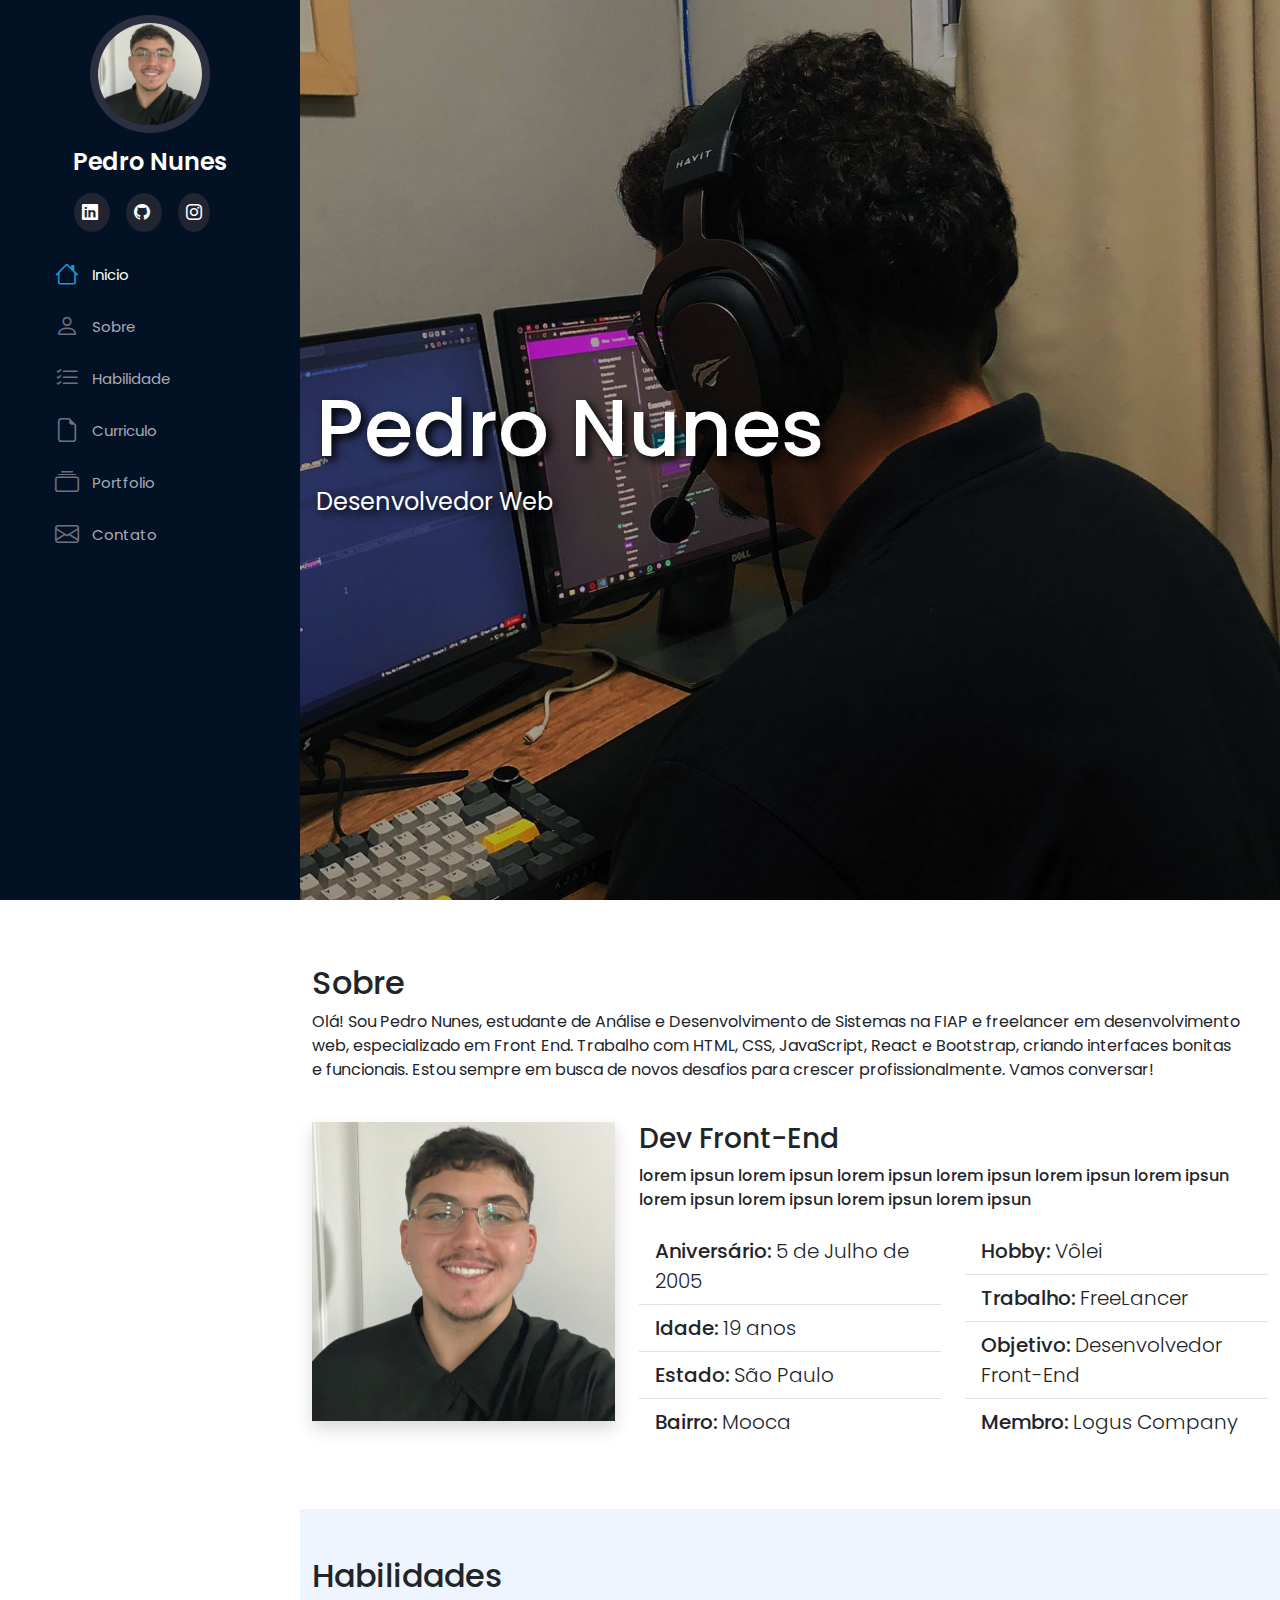
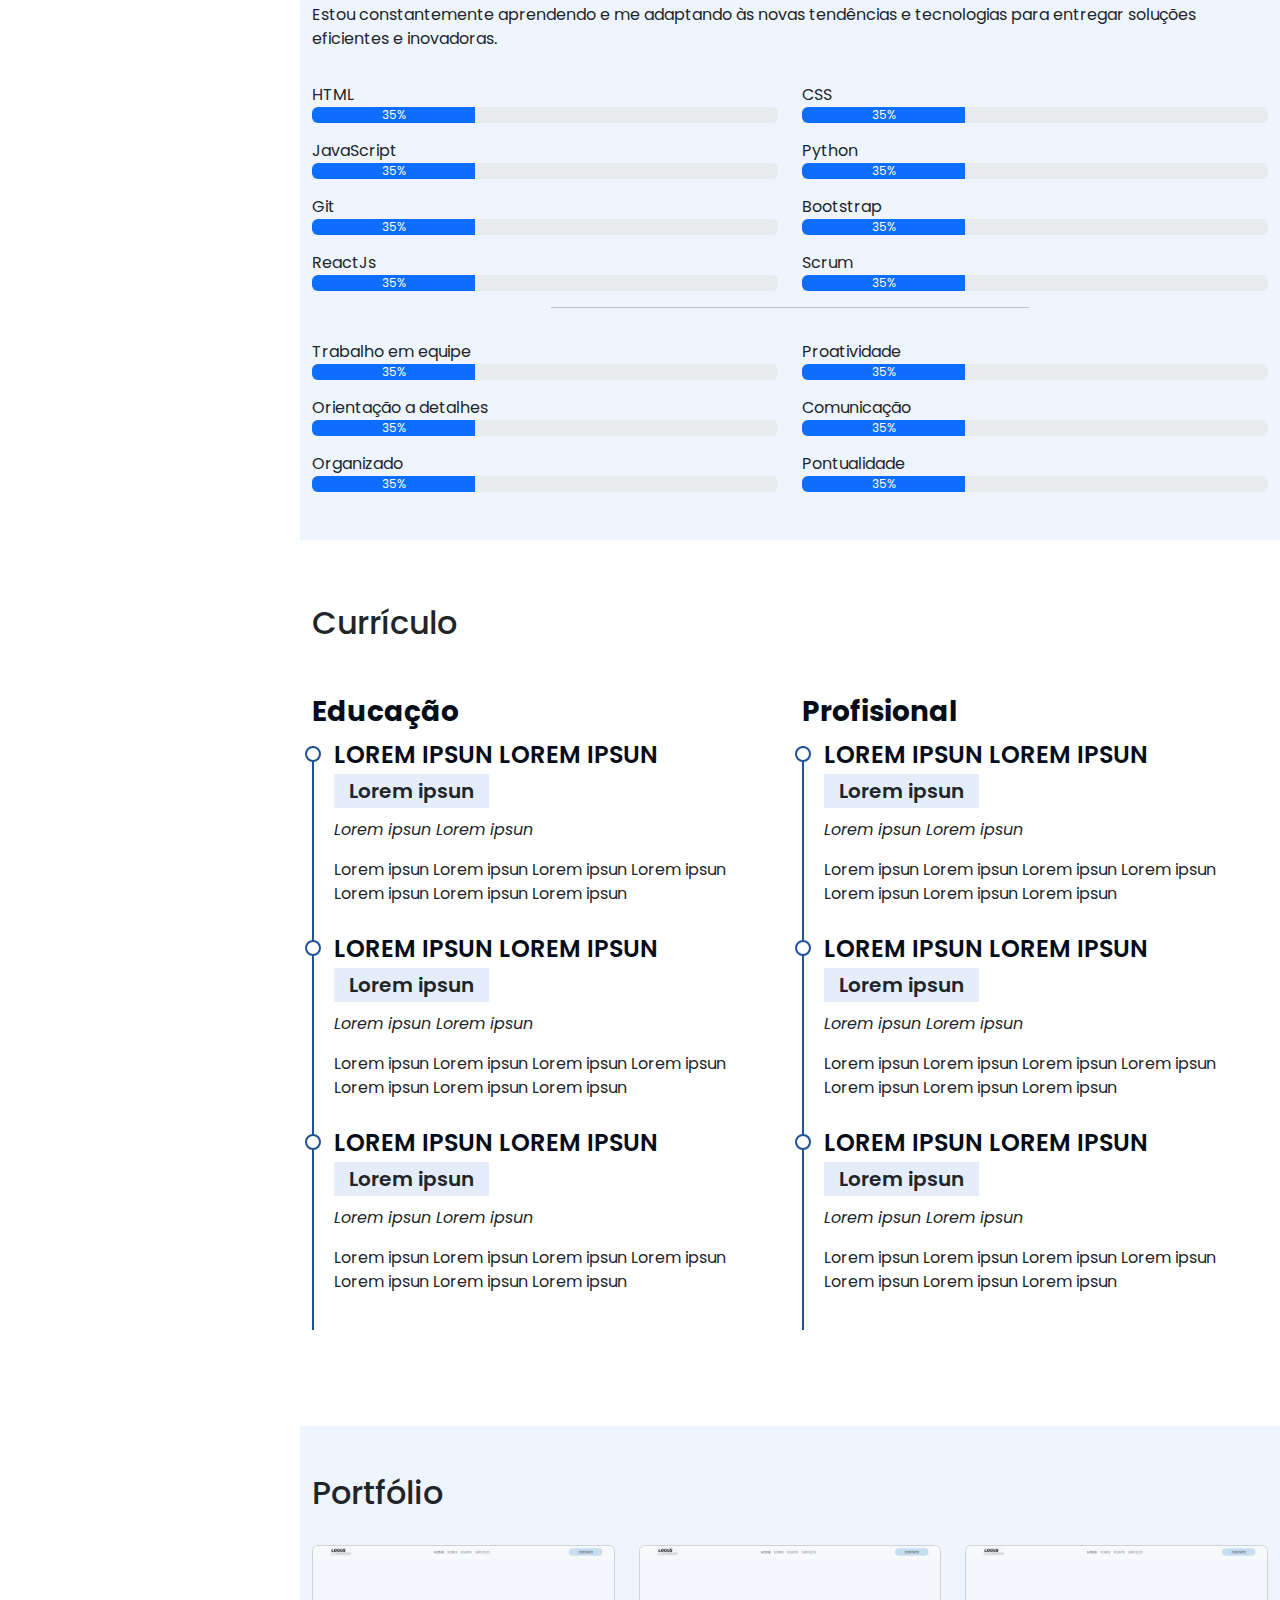
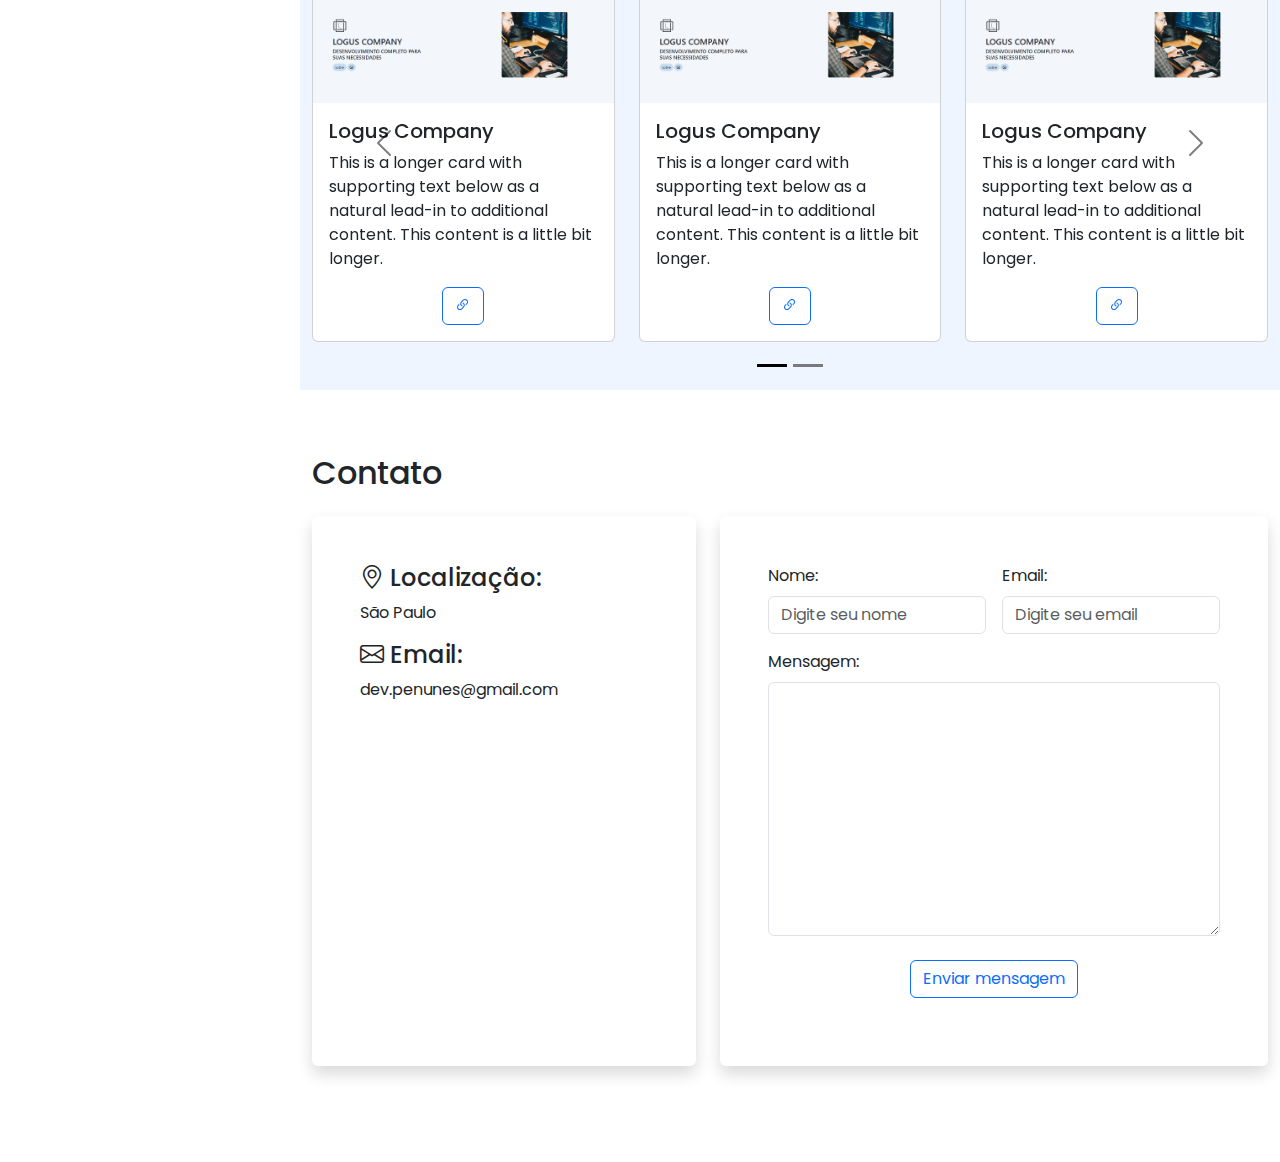
==== templates/index.html @ 0133f6e1 "contato" ====
<!DOCTYPE html>
<html lang="pt-br">
  <head>
    <meta charset="UTF-8" />
    <meta name="viewport" content="width=device-width, initial-scale=1.0" />
    <link rel="stylesheet" href="../static/bootstrap/css/bootstrap.css" />
    <link rel="stylesheet" href="../static/style.css" />
    <link rel="icon" type="image/png" href="../static/img/pixel-logo-portfolio.png" />
    <link
rel="stylesheet"
      href="https://cdn.jsdelivr.net/npm/bootstrap-icons@1.11.3/font/bootstrap-icons.min.css"/>
    <title>Dev Nunes</title>
  </head>

  <body>

    <i class="bi bi-list menu-mobile"></i>

    <aside id="header">
      <section class="profile">
        <img src="../static/img/foto-formal2.jpg" alt="Foto do Pedro" />

        <h1>Pedro Nunes</h1>

        <div class="social-links mt-4 text-center">
          <a target="_blank" href="https://www.linkedin.com/in/devpenunes/">
            <i class="bi bi-linkedin"></i>
          </a>

          <a target="_blank" href="https://github.com/devnunes7">
            <i class="bi bi-github"></i>
          </a>

          <a target="_blank" href="https://www.instagram.com/pedro.nunix/">
            <i class="bi bi-instagram"></i>
          </a>
        </div>
      </section>

      <nav id="navbar" class="nav-menu">
        <ul class="nav flex-column">
          <li class="nav-item">
            <a class="nav-link active" aria-current="page" href="#inicio">
              <i class="bi bi-house"></i> Inicio</a
            >
          </li>
          <li class="nav-item">
            <a class="nav-link" href="#sobre"> <i class="bi bi-person"></i> Sobre</a>
          </li>
          <li class="nav-item">
            <a class="nav-link" href="#habilidades">
              <i class="bi bi-list-check"></i> Habilidade</a
            >
          </li>
          <li class="nav-item">
            <a class="nav-link" href="#curriculo">
              <i class="bi bi-file-earmark"></i> Curriculo</a
            >
          </li>
          <li class="nav-item">
            <a class="nav-link" href="#portfolio">
              <i class="bi bi-collection"></i> Portfolio</a
            >
          </li>
          <li class="nav-item">
            <a class="nav-link" href="#contato">
              <i class="bi bi-envelope"></i> Contato</a
            >
          </li>
        </ul>
      </nav>
    </aside>

    <main id="main">
      <section id="inicio" class="row m-0 p-0">
        <div
          class="cow-md-5 d-flex justify-content-center flex-column p-3">
          <h2 class="text-white text-shadow">Pedro Nunes</h2>
          <span id="subtitle" class="text-white text-shadow">Desenvolvedor Web</span>
        </div>

        
        </div>
      </section>

<section class="container mt-5" id="sobre">

<div class="row w-100">
  <div class="col-md-12">
    <h2 class="pt-3">Sobre</h2>
    <p>Olá! Sou Pedro Nunes, estudante de Análise e Desenvolvimento de Sistemas na FIAP e freelancer em desenvolvimento web, especializado em Front End. Trabalho com HTML, CSS, JavaScript, React e Bootstrap, criando interfaces bonitas e funcionais. Estou sempre em busca de novos desafios para crescer profissionalmente. Vamos conversar!
      </p>
  </div>
</div>

<div class="row mt-4">
  <div class="col-md-4">
    <img class="img-fluid shadow" src="../static/img/foto-formal2.jpg" alt="foto do Pedro">
  </div>

<div class="col-md-8 fw-medium">
  <h3>Dev Front-End</h3>
  <p>lorem ipsun lorem ipsun lorem ipsun lorem ipsun lorem ipsun lorem ipsun lorem ipsun lorem ipsun lorem ipsun lorem ipsun</p>

  <div class="row mt-3 mb-3">
    <div class="col-md-6">
      
      <ul class="list-group list-group-flush fs-5">
        <li class="list-group-item">
          Aniversário: <span class="fw-light">5 de Julho de 2005</span>
        </li>
        <li class="list-group-item">
          Idade: <span class="fw-light">19 anos</span>
        </li>
        <li class="list-group-item">
          Estado: <span class="fw-light">São Paulo</span>
        </li>
        <li class="list-group-item">
          Bairro: <span class="fw-light">Mooca</span>
        </li>
        
      </ul>


    </div>

<div class="col md-6">

  <ul class="list-group list-group-flush fs-5">
    <li class="list-group-item">
      Hobby: <span class="fw-light"> Vôlei</span>
    </li>
    <li class="list-group-item">
      Trabalho: <span class="fw-light"> FreeLancer</span>
    </li>
    <li class="list-group-item">
      Objetivo: <span class="fw-light"> Desenvolvedor Front-End</span>
    </li>
    <li class="list-group-item">
      Membro: <span class="fw-light">Logus Company</span>
    </li>
    
  </ul>


</div>

  </div>
  
  

</div>
</div>
</section>

  <section class="mt-5 section-bg" id="habilidades">

    <div class="container pb-5">
    <h2 class="pt-5">Habilidades</h2>
    <p>Estou constantemente aprendendo e me adaptando às novas tendências e tecnologias para entregar soluções eficientes e inovadoras.
    </p>

<div class="row">
  <div class="col-md-6">
    <p class="mt-3 mb-0">HTML</p>
    <div class="progress" role="progressbar" aria-label="Example with label" aria-valuenow="35" aria-valuemin="0" aria-valuemax="100">
      <div class="progress-bar" style="width: 35%">35%</div>
    </div>
  </div>

  <div class="col-md-6">
    <p class="mt-3 mb-0">CSS</p>
    <div class="progress" role="progressbar" aria-label="Example with label" aria-valuenow="35" aria-valuemin="0" aria-valuemax="100">
      <div class="progress-bar" style="width: 35%">35%</div>
    </div>
  </div>

  <div class="col-md-6">
    <p class="mt-3 mb-0">JavaScript</p>
    <div class="progress" role="progressbar" aria-label="Example with label" aria-valuenow="35" aria-valuemin="0" aria-valuemax="100">
      <div class="progress-bar" style="width: 35%">35%</div>
    </div>
  </div>

  <div class="col-md-6">
    <p class="mt-3 mb-0">Python</p>
    <div class="progress" role="progressbar" aria-label="Example with label" aria-valuenow="35" aria-valuemin="0" aria-valuemax="100">
      <div class="progress-bar" style="width: 35%">35%</div>
    </div>
  </div>

  <div class="col-md-6">
    <p class="mt-3 mb-0">Git</p>
    <div class="progress" role="progressbar" aria-label="Example with label" aria-valuenow="35" aria-valuemin="0" aria-valuemax="100">
      <div class="progress-bar" style="width: 35%">35%</div>
    </div>
  </div>

  <div class="col-md-6">
    <p class="mt-3 mb-0">Bootstrap</p>
    <div class="progress" role="progressbar" aria-label="Example with label" aria-valuenow="35" aria-valuemin="0" aria-valuemax="100">
      <div class="progress-bar" style="width: 35%">35%</div>
    </div>
  </div>

  <div class="col-md-6">
    <p class="mt-3 mb-0">ReactJs</p>
    <div class="progress" role="progressbar" aria-label="Example with label" aria-valuenow="35" aria-valuemin="0" aria-valuemax="100">
      <div class="progress-bar" style="width: 35%">35%</div>
    </div>
  </div>


  <div class="col-md-6">
    <p class="mt-3 mb-0">Scrum</p>
    <div class="progress" role="progressbar" aria-label="Example with label" aria-valuenow="35" aria-valuemin="0" aria-valuemax="100">
      <div class="progress-bar" style="width: 35%">35%</div>
    </div>
  </div>

  <div class="col md-6">


  </div>
</div>

<hr class="w-50 me-auto ms-auto">


<div class="row">

  <div class="col-md-6">
    <p class="mt-3 mb-0">Trabalho em equipe</p>
    <div class="progress" role="progressbar" aria-label="Example with label" aria-valuenow="35" aria-valuemin="0" aria-valuemax="100">
      <div class="progress-bar" style="width: 35%">35%</div>
    </div>
  </div>

  <div class="col-md-6">
    <p class="mt-3 mb-0">Proatividade</p>
    <div class="progress" role="progressbar" aria-label="Example with label" aria-valuenow="35" aria-valuemin="0" aria-valuemax="100">
      <div class="progress-bar" style="width: 35%">35%</div>
    </div>
  </div>

  <div class="col-md-6">
    <p class="mt-3 mb-0">Orientação a detalhes</p>
    <div class="progress" role="progressbar" aria-label="Example with label" aria-valuenow="35" aria-valuemin="0" aria-valuemax="100">
      <div class="progress-bar" style="width: 35%">35%</div>
    </div>
  </div>

  <div class="col-md-6">
    <p class="mt-3 mb-0">Comunicação</p>
    <div class="progress" role="progressbar" aria-label="Example with label" aria-valuenow="35" aria-valuemin="0" aria-valuemax="100">
      <div class="progress-bar" style="width: 35%">35%</div>
    </div>
  </div>
 
  <div class="col-md-6">
    <p class="mt-3 mb-0">Organizado</p>
    <div class="progress" role="progressbar" aria-label="Example with label" aria-valuenow="35" aria-valuemin="0" aria-valuemax="100">
      <div class="progress-bar" style="width: 35%">35%</div>
    </div>
  </div>

  <div class="col-md-6">

    <p class="mt-3 mb-0">Pontualidade</p>
    <div class="progress" role="progressbar" aria-label="Example with label" aria-valuenow="35" aria-valuemin="0" aria-valuemax="100">
      <div class="progress-bar" style="width: 35%">35%</div>
    </div>
  </div>
 

  
 

</div>

</div>


    </div>

  </section>

<section class="mt-5 cv" id="curriculo">
<div class="container pb-5">
  <h2 class="pt-3 pb-4">Currículo</h2>
  <div class="row">
    <div class="col-md-6">
      <h3 class="cv-title">Educação</h3>

      <div class="cv-item">
        <h4> Lorem ipsun Lorem ipsun </h4>
        <h5>Lorem ipsun</h5>
        <p><em>Lorem ipsun Lorem ipsun</em></p>
        <p>Lorem ipsun Lorem ipsun Lorem ipsun Lorem ipsun Lorem ipsun Lorem ipsun Lorem ipsun</p>
      </div>

      <div class="cv-item">

  <h4> Lorem ipsun Lorem ipsun </h4>
  <h5>Lorem ipsun</h5>
  <p><em>Lorem ipsun Lorem ipsun</em></p>
  <p>Lorem ipsun Lorem ipsun Lorem ipsun Lorem ipsun Lorem ipsun Lorem ipsun Lorem ipsun</p>

      </div>
      
      <div class="cv-item">
     
  <h4> Lorem ipsun Lorem ipsun </h4>
  <h5>Lorem ipsun</h5>
  <p><em>Lorem ipsun Lorem ipsun</em></p>
  <p>Lorem ipsun Lorem ipsun Lorem ipsun Lorem ipsun Lorem ipsun Lorem ipsun Lorem ipsun</p>

    </div>

    </div>


    <div class="col-md-6">
<h3 class="cv-title">Profisional</h3>

 <div class="cv-item">
  <h4> Lorem ipsun Lorem ipsun </h4>
  <h5>Lorem ipsun</h5>
  <p><em>Lorem ipsun Lorem ipsun</em></p>
  <p>Lorem ipsun Lorem ipsun Lorem ipsun Lorem ipsun Lorem ipsun Lorem ipsun Lorem ipsun</p>
 </div>

<div class="cv-item">

  <h4> Lorem ipsun Lorem ipsun </h4>
  <h5>Lorem ipsun</h5>
  <p><em>Lorem ipsun Lorem ipsun</em></p>
  <p>Lorem ipsun Lorem ipsun Lorem ipsun Lorem ipsun Lorem ipsun Lorem ipsun Lorem ipsun</p>

</div>

<div class="cv-item">
 
  <h4> Lorem ipsun Lorem ipsun </h4>
  <h5>Lorem ipsun</h5>
  <p><em>Lorem ipsun Lorem ipsun</em></p>
  <p>Lorem ipsun Lorem ipsun Lorem ipsun Lorem ipsun Lorem ipsun Lorem ipsun Lorem ipsun</p>

</div>

    </div>
  </div>

</div>
</section>

<section id="portfolio" class="section-bg mt-5">
  <div class="container pb-5 pt-5">
    <h2 class="pb-4">Portfólio</h2>
    <div id="carouselPortfolio" class="carousel carousel-dark slide">
      <div class="carousel-indicators">
        <button type="button" data-bs-target="#carouselPortfolio" data-bs-slide-to="0" class="active" aria-current="true" aria-label="Slide 1"></button>
        <button type="button" data-bs-target="#carouselPortfolio" data-bs-slide-to="1" aria-label="Slide 2"></button>
        
      </div>
      <div class="carousel-inner">
        <div class="carousel-item active" data-bs-interval="10000">
          <div class="row row-cols-1 row-cols-md-3 g-4">
            <div class="col">
              <div class="card">
                <img src="../static/img/home-logus.png" class="card-img-top" alt="Site Logus">
                <div class="card-body">
                  <h5 class="card-title">Logus Company</h5>
                  <p class="card-text">This is a longer card with supporting text below as a natural lead-in to additional content. This content is a little bit longer.</p>
                  <div class="d-flex justify-content-center">
                    <a href="https://loguscompany.com.br/" target="_blank" class="btn btn-outline-primary"><i class="bi bi-link-45deg"></i></a>
                  </div>
                </div>
              </div>
            </div>
            <div class="col">
              <div class="card">
                <img src="../static/img/home-logus.png" class="card-img-top" alt="Site Logus">
                <div class="card-body">
                  <h5 class="card-title">Logus Company</h5>
                  <p class="card-text">This is a longer card with supporting text below as a natural lead-in to additional content. This content is a little bit longer.</p>
                  <div class="d-flex justify-content-center">
                    <a href="https://loguscompany.com.br/" target="_blank" class="btn btn-outline-primary"><i class="bi bi-link-45deg"></i></a>
                  </div>
                </div>
              </div>
            </div>
            <div class="col">
              <div class="card">
                <img src="../static/img/home-logus.png" class="card-img-top" alt="Site Logus">
                <div class="card-body">
                  <h5 class="card-title">Logus Company</h5>
                  <p class="card-text">This is a longer card with supporting text below as a natural lead-in to additional content. This content is a little bit longer.</p>
                  <div class="d-flex justify-content-center">
                    <a href="https://loguscompany.com.br/" target="_blank" class="btn btn-outline-primary"><i class="bi bi-link-45deg"></i></a>
                  </div>
                </div>
              </div>
            </div>
          
          </div>
         
        </div>
        <div class="carousel-item" data-bs-interval="2000">
          
          <div class="row row-cols-1 row-cols-md-3 g-4">
            <div class="col">
              <div class="card">
                <img src="../static/img/home-logus.png" class="card-img-top" alt="Site Logus">
                <div class="card-body">
                  <h5 class="card-title">Logus Company</h5>
                  <p class="card-text">This is a longer card with supporting text below as a natural lead-in to additional content. This content is a little bit longer.</p>
                  <div class="d-flex justify-content-center">
                    <a href="https://loguscompany.com.br/" target="_blank" class="btn btn-outline-primary"><i class="bi bi-link-45deg"></i></a>
                  </div>
                </div>
              </div>
            </div>
            <div class="col">
              <div class="card">
                <img src="../static/img/home-logus.png" class="card-img-top" alt="Site Logus">
                <div class="card-body">
                  <h5 class="card-title">Logus Company</h5>
                  <p class="card-text">This is a longer card with supporting text below as a natural lead-in to additional content. This content is a little bit longer.</p>
                  <div class="d-flex justify-content-center">
                    <a href="https://loguscompany.com.br/" target="_blank" class="btn btn-outline-primary"><i class="bi bi-link-45deg"></i></a>
                  </div>
                </div>
              </div>
            </div>
            <div class="col">
              <div class="card">
                <img src="../static/img/home-logus.png" class="card-img-top" alt="Site Logus">
                <div class="card-body">
                  <h5 class="card-title">Logus Company</h5>
                  <p class="card-text">This is a longer card with supporting text below as a natural lead-in to additional content. This content is a little bit longer.</p>
                  <div class="d-flex justify-content-center">
                    <a href="https://loguscompany.com.br/" target="_blank" class="btn btn-outline-primary"><i class="bi bi-link-45deg"></i></a>
                  </div>
                </div>
              </div>
            </div>
          
          </div>

        </div>
        
      </div>
      <button class="carousel-control-prev" type="button" data-bs-target="#carouselPortfolio" data-bs-slide="prev">
        <span class="carousel-control-prev-icon" aria-hidden="true"></span>
        <span class="visually-hidden">Previous</span>
      </button>
      <button class="carousel-control-next" type="button" data-bs-target="#carouselPortfolio" data-bs-slide="next">
        <span class="carousel-control-next-icon" aria-hidden="true"></span>
        <span class="visually-hidden">Next</span>
      </button>
    </div>

</section>

<section class="pt-5 pb-5" id="contato">
  <div class="container mb-5">
    <h2 class="pt-3 pb-3">Contato</h2>

    <div class="row">
      <div class="col-md-5">
      <div class="card p-5 shadow border-0">
<div class="endereço">
  <h4><i class="bi bi-geo-alt"></i> Localização:</h4>
  <p>São Paulo</p>
</div>

<div class="email">
  <h4><i class="bi bi-envelope"></i> Email:</h4>
  <p>dev.penunes@gmail.com</p>
</div>

<iframe src="https://www.google.com/maps/embed?pb=!1m18!1m12!1m3!1d10343.096327336583!2d-46.58389986630363!3d-23.57430503173654!2m3!1f0!2f0!3f0!3m2!1i1024!2i768!4f13.1!3m3!1m2!1s0x94ce5944544318af%3A0x69468e8f7a2f29d6!2sMooca%2C%20S%C3%A3o%20Paulo%20-%20SP!5e0!3m2!1spt-BR!2sbr!4v1719460886450!5m2!1spt-BR!2sbr" width="400" height="300" style="border:0;" allowfullscreen="" loading="lazy" referrerpolicy="no-referrer-when-downgrade" class="w-100"></iframe>

      </div>


      </div>

      <div class="col-md-7 mt-5 mt-md-0">
 <div class="card p-5 h-100 shadow border-0">

  <form class="row g-3">
    <div class="col-md-6">
      <label for="nome" class="form-label">Nome:</label>
      <input type="text" class="form-control" id="nome" name="nome" placeholder="Digite seu nome">
    </div>
    <div class="col-md-6">
      <label for="email" class="form-label">Email:</label>
      <input type="email" class="form-control" id="email" placeholder="Digite seu email">
    </div>
    
    <div class="col-12">
      <label for="Mensagem" class="form-label">Mensagem:</label>
      <textarea type="text" class="form-control" id="Mensagem" rows="10" placeholder="Digite sua mensagem">

      </textarea>
    </div>
    

    <div class="col-12 d-flex justify-content-center mt-4">
      <button type="submit" class="btn btn-outline-primary">Enviar mensagem</button>
    </div>
  </form>

 </div>
      </div>

    </div>
  </div>

</section>

    </main>

    <script src="../static/bootstrap/js/bootstrap.bundle.min.js"></script>
    <script src="../static/script.js"></script>
  </body>
</html>
---- static/style.css ----
@import url("https://fonts.googleapis.com/css2?family=Poppins:ital,wght@0,100;0,200;0,300;0,400;0,500;0,600;0,700;0,800;0,900;1,100;1,200;1,300;1,400;1,500;1,600;1,700;1,800;1,900&display=swap");

html,
body {
  font-family: Poppins, Arial;
  width: 100%;
  height: 100%;
}

#header {
  position: fixed;
  top: 0;
  left: 0;
  bottom: 0;
  background: #021124;
  overflow-y: auto;
  width: 300px;
  transition: all ease-in-out 0.5s;
  padding: 0 15px;
  z-index: 9997;
}

#header .profile img {
  margin: 15px auto;
  display: block;
  width: 120px;
  border: 8px solid #2c2f3f;
  border-radius: 50%;
}

#header .profile h1 {
  font-size: 24px;
  margin: 0;
  padding: 0;
  font-weight: 600;
  text-align: center;
  color: #fff;
}

#header .profile .social-links a {
  font-size: 1rem;
  background: #212431;
  padding: 0.5rem;
  margin-right: 1rem;
  border-radius: 50%;
  transition: 0.3s;
  text-decoration: none;
  color: #fff;
}

#header .profile .social-links a:hover {
  background: #149ddd;
}

.nav-menu {
  padding: 1.5rem;
}

.nav-menu a,
.nav-menu a:focus {
  display: flex;
  align-items: center;
  color: #a8a9b4;
  transition: 0.3s;
  font-size: 15px;
}

.nav-menu a i,
.nav-menu a:focus i {
  font-size: 24px;
  padding-right: 0.8rem;
  color: #6f7180;
}

.nav-menu a:hover,
.nav-menu .active,
.nav-menu .active:focus,
.nav-menu li:hover > a {
  text-decoration: none;
  color: #fff;
}

.nav-menu a:hover i,
.nav-menu .active i,
.nav-menu .active:focus i,
.nav-menu li:hover > a i {
  color: #149ddd;
}

#main {
  margin-left: 300px;
}

section#inicio {
  background-image: url(./img/foto-banner.jpg);
  background-repeat: no-repeat;
  background-size: cover;
  background-attachment: fixed;
  background-position: center;

  width: 100%;
  height: 100vh;
}

section#inicio h2 {
  font-size: 5rem;
}

section#inicio span#subtitle {
  margin-right: 8rem;
  font-size: 1.5rem;
}

.text-shadow {
  text-shadow: 4px 4px 10px #000;
}

i.menu-mobile {
  position: fixed;
  color: #021124;
  right: 1rem;
  top: 1rem;
  font-size: 1.5rem;
  border-radius: 4rem;
  cursor: pointer;
  z-index: 10;
  width: 45px;
  height: 45px;
  display: none;
  justify-content: center;
  align-items: center;
}

.menu-nav-active {
  overflow: hidden;
}

.menu-nav-active #header {
  left: 0;
}

@media (max-width: 1024px) {
  #header {
    left: -300px;
  }
  i.menu-mobile {
    display: flex;
  }
  section#inicio h2 {
    font-size: 3.5rem;
  }
  section#inicio span#subtitle {
    margin-right: 0;
    font-size: 1rem;
  }
  #main {
    margin-left: 0;
  }
}

*::-webkit-scrollbar {
  width: 10px;
}

*::-webkit-scrollbar-track {
  width: 12px;
  box-shadow: inset 0 0 0.3rem #00000050;
  background-color: #fff;
}

*::-webkit-scrollbar-thumb {
  background-color: #252c90;
  border-radius: 5%;
}

.section-bg {
  background-color: #eff5ff;
}

.cv .cv-title {
  font-weight: 700;
  margin-top: 20px;
  margin-bottom: 20px;
  color: #050d18;
}

.cv .cv-item {
  padding: 0 0 20px 20px;
  margin-top: -2px;
  border-left: 2px solid #1f5297;
  position: relative;
}

.cv .cv-item h4 {
  line-height: 18px;
  font-weight: 600;
  text-transform: uppercase;
  font-family: "Poppins", sans-serif;
  color: #050d18;
  margin-bottom: 10px;
}

.cv .cv-item h5 {
  background: #e4edf9;
  padding: 5px 15px;
  display: inline-block;
  font-weight: 600;
  margin-bottom: 10px;
}

.cv .cv-item::before {
  content: "";
  position: absolute;
  top: 0;
  left: -9px;
  width: 16px;
  height: 16px;
  border: 2px solid #1f5297;
  background: white;
  border-radius: 50%;
}

.carousel-control-prev {
  margin-left: -9rem;
}

.carousel-control-next {
  margin-right: -9rem;
}

.carousel-indicators {
  margin-bottom: -35px;
}

@media (max-width: 1860px) {
  .carousel-control-prev {
    margin-left: 0;
  }
  .carousel-control-next {
    margin-right: 0;
  }
}
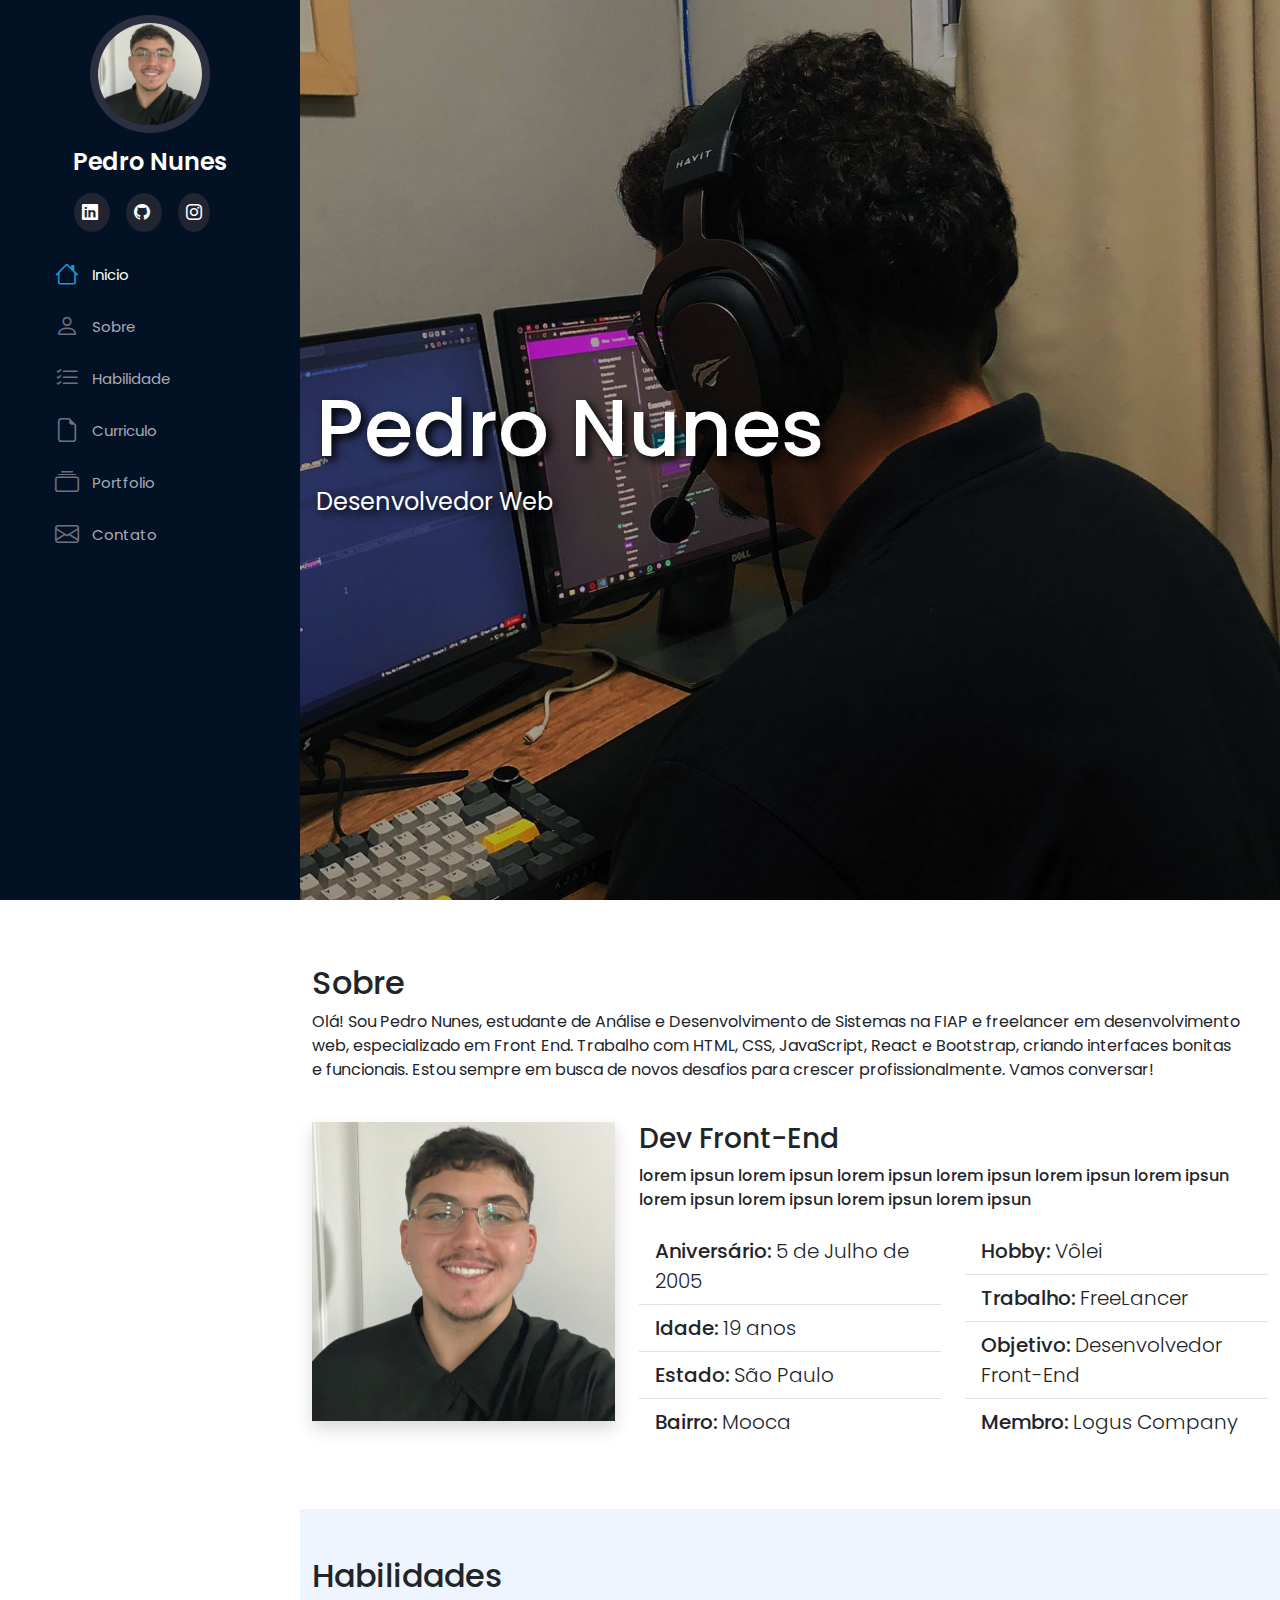
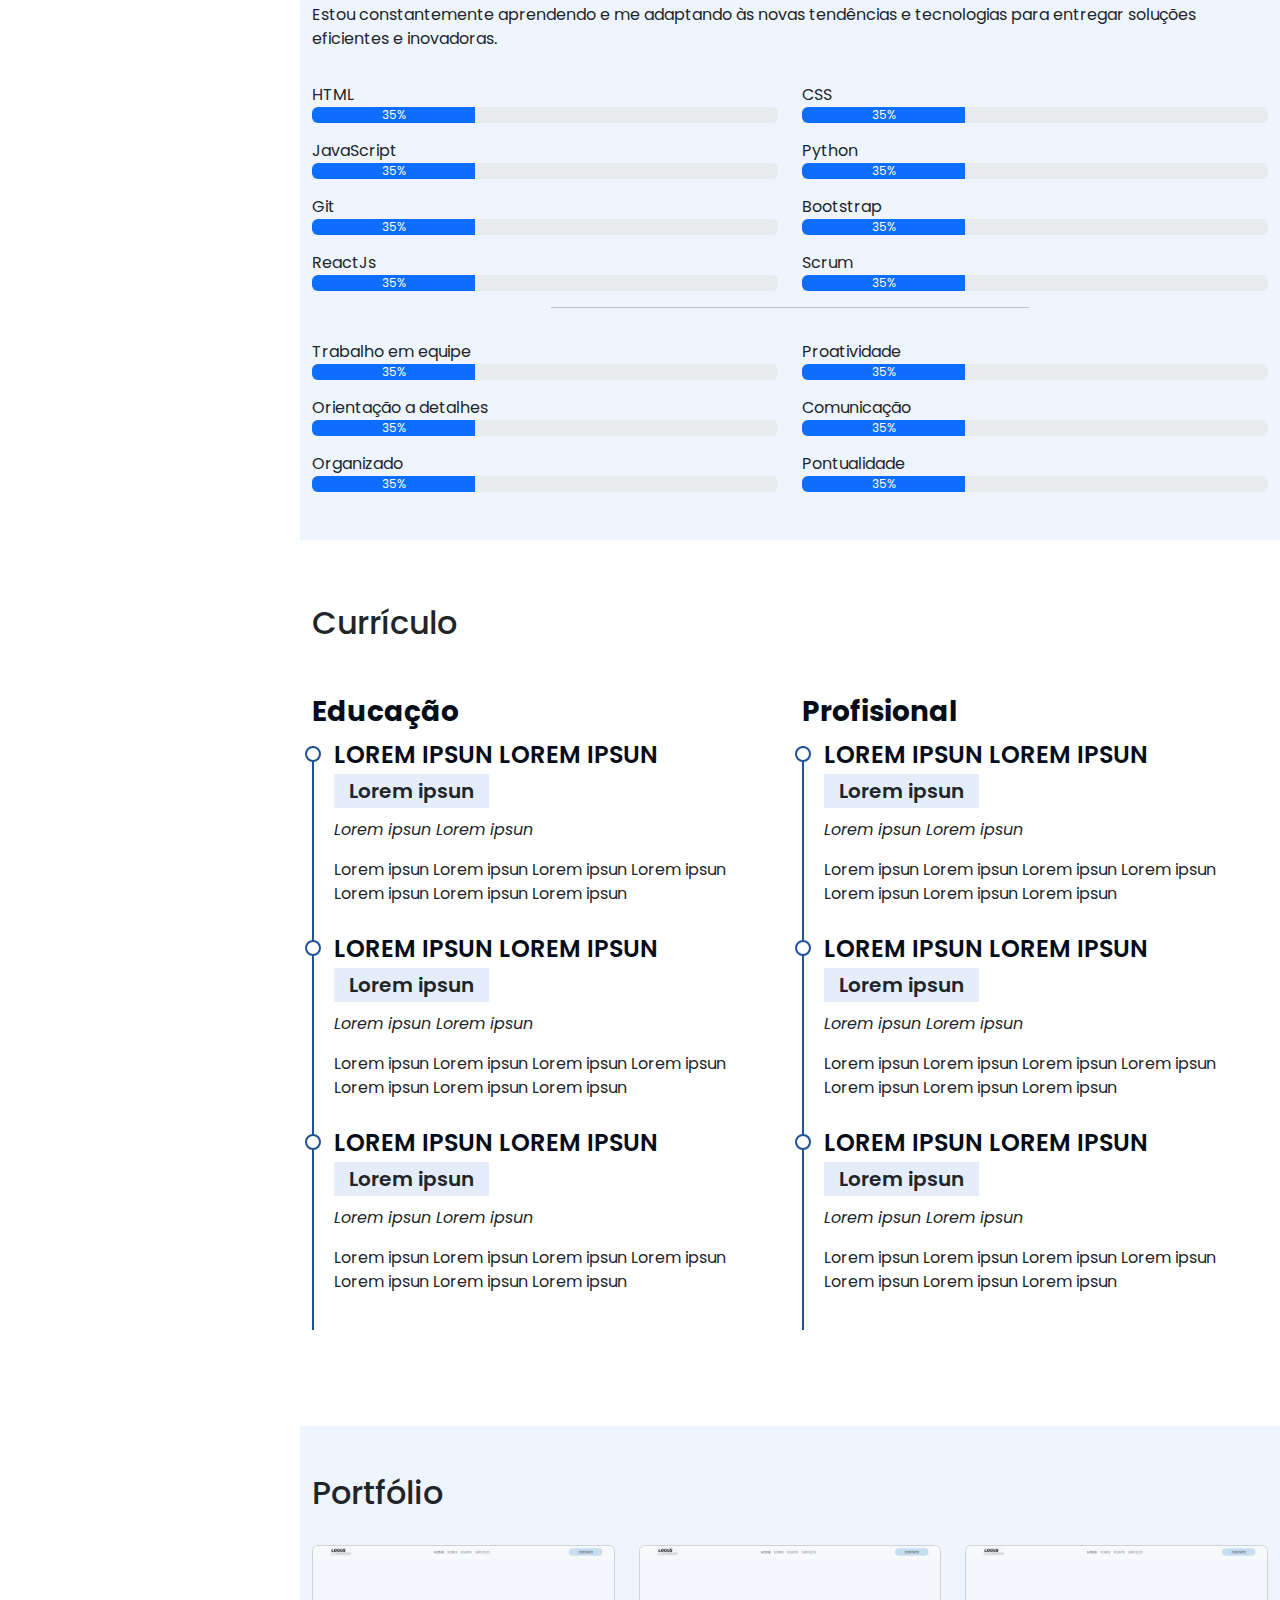
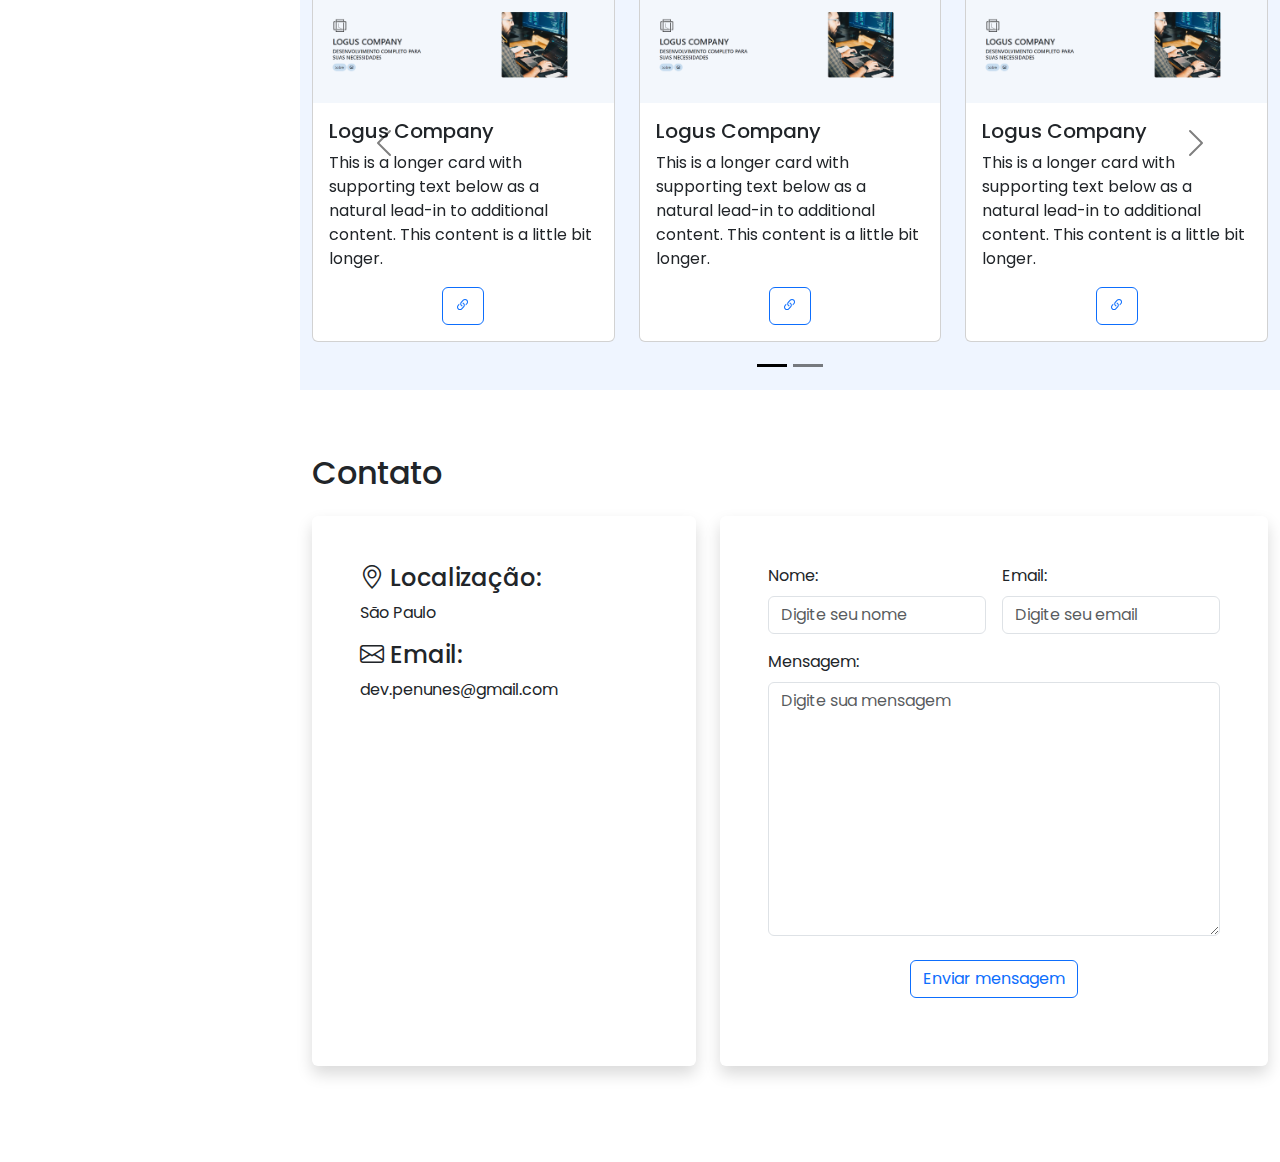
==== commit be41357c: "texto em contato" ====
--- a/templates/index.html
+++ b/templates/index.html
@@ -502,9 +502,7 @@
     
     <div class="col-12">
       <label for="Mensagem" class="form-label">Mensagem:</label>
-      <textarea type="text" class="form-control" id="Mensagem" rows="10" placeholder="Digite sua mensagem">
-
-      </textarea>
+      <textarea type="text" class="form-control" id="Mensagem" placeholder="Digite sua mensagem" rows="10"></textarea>
     </div>
     
 
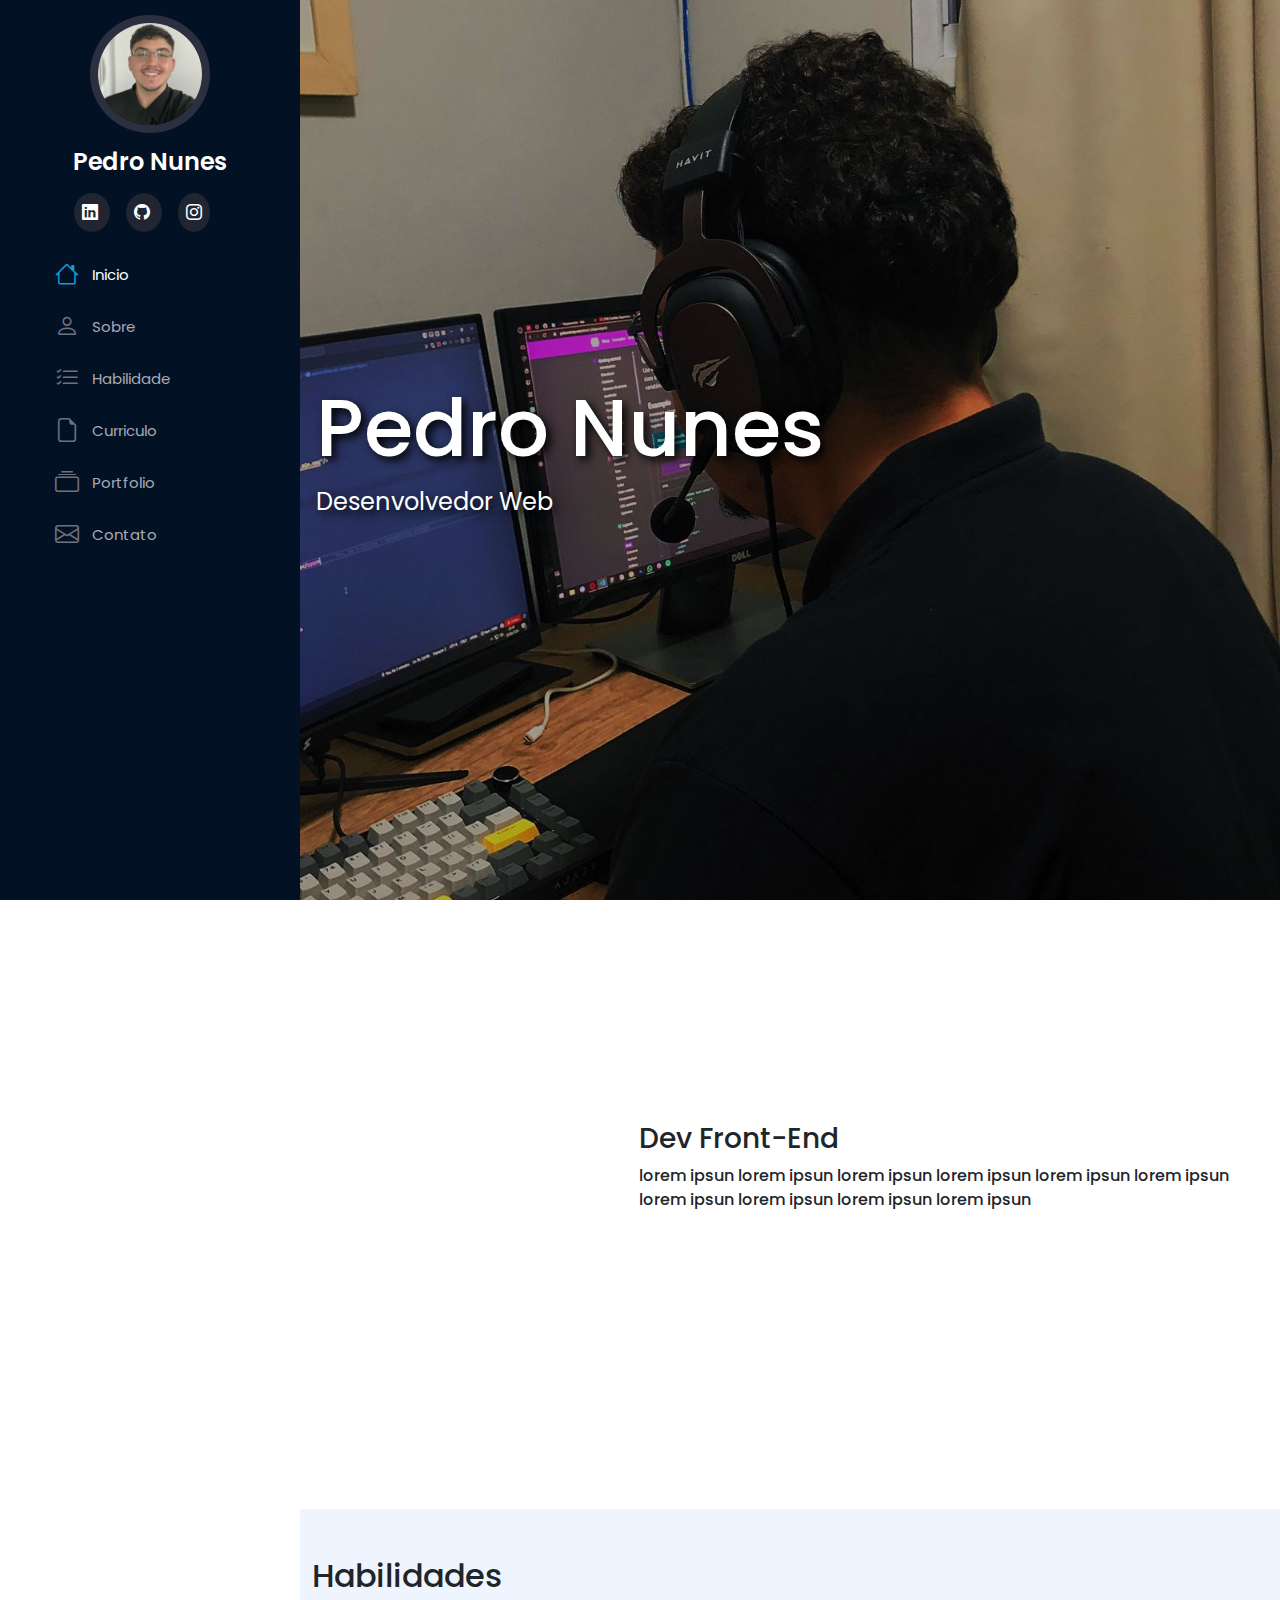
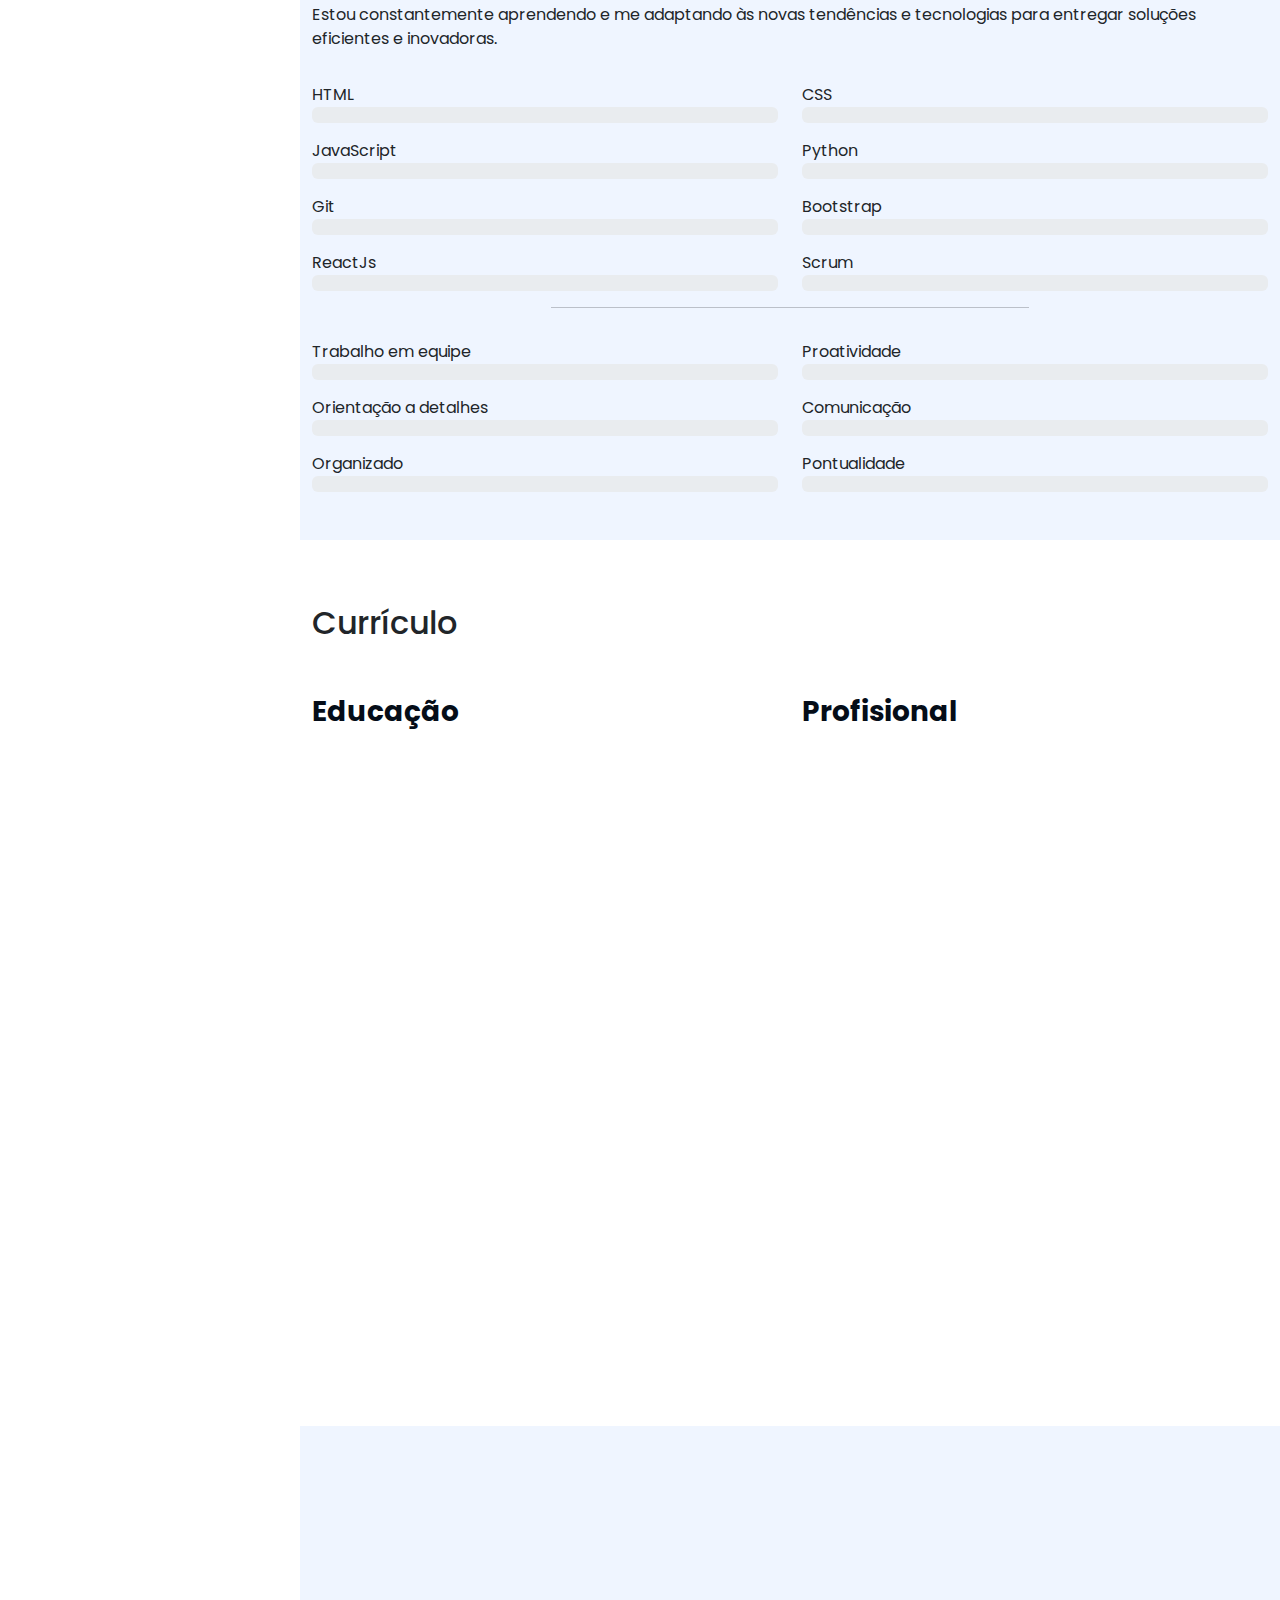
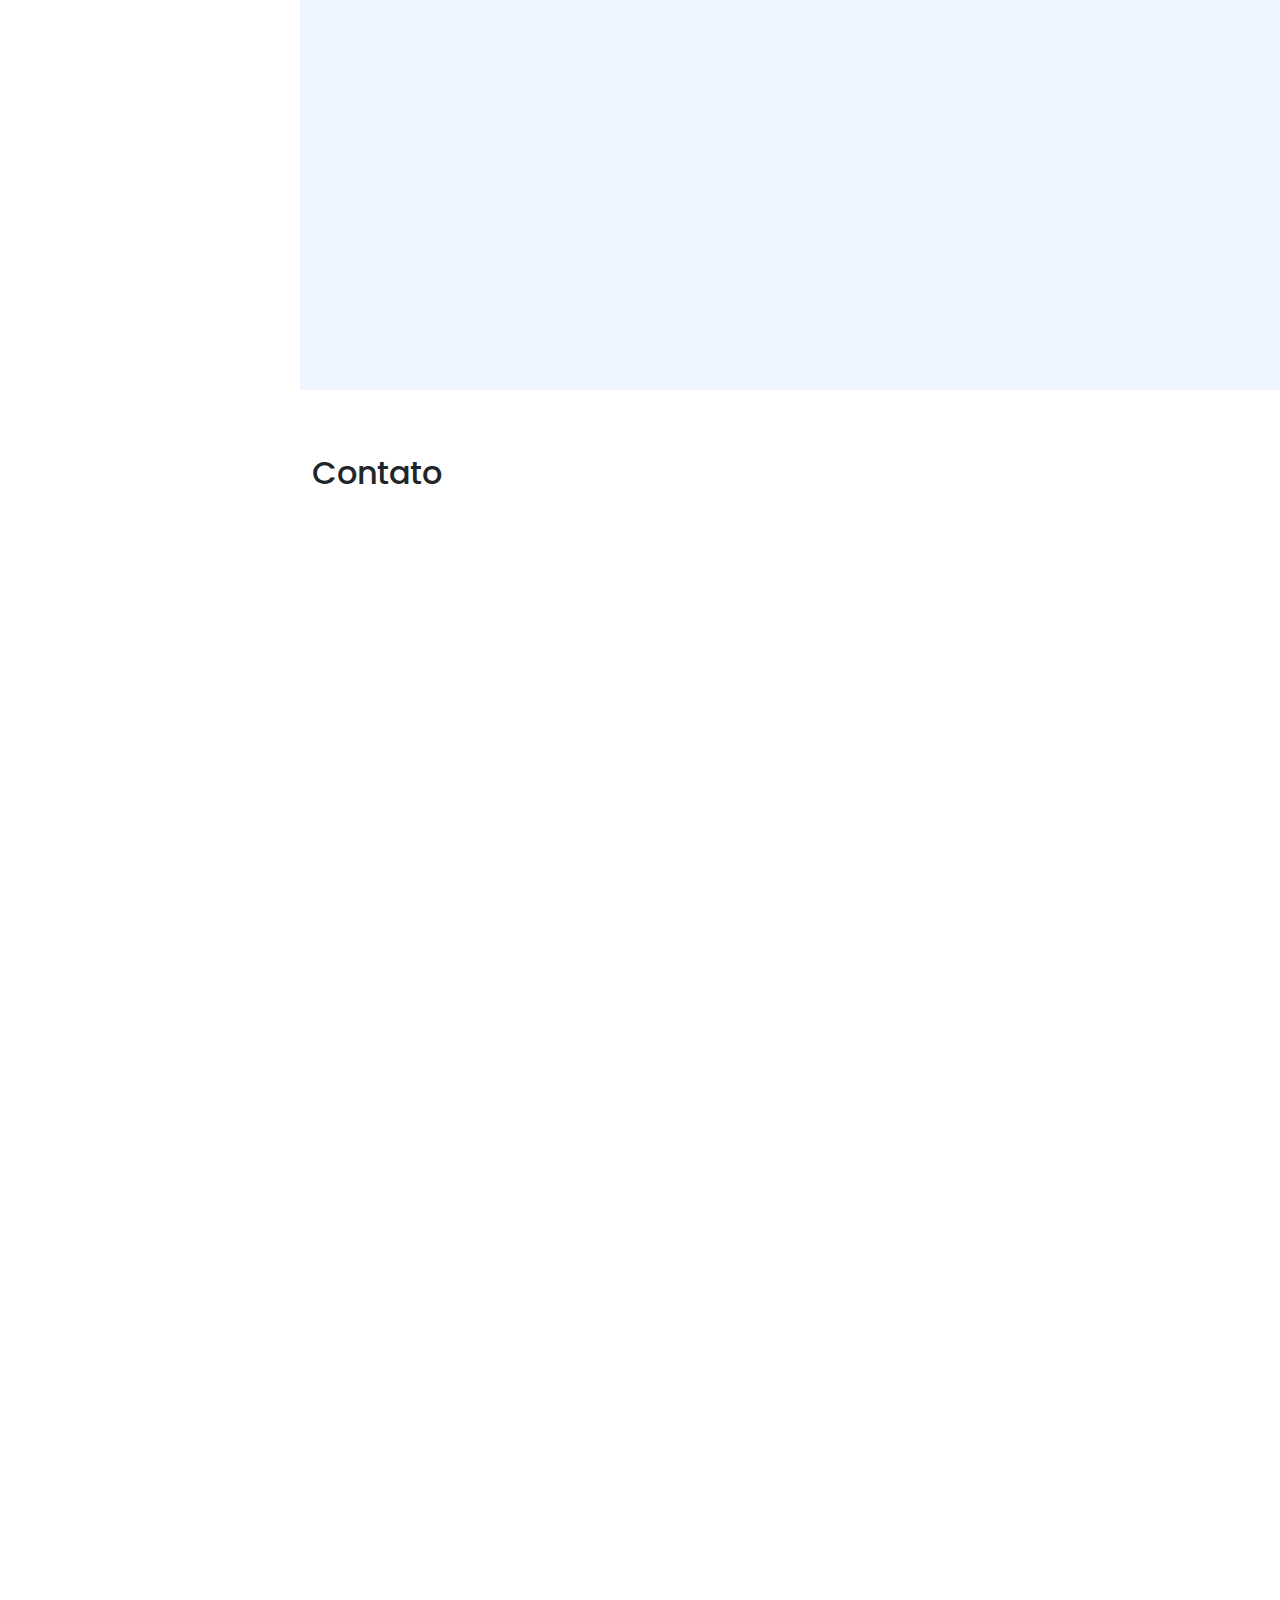
==== commit 88377013: "animacoes feitas" ====
--- a/templates/index.html
+++ b/templates/index.html
@@ -86,7 +86,7 @@
 <section class="container mt-5" id="sobre">
 
 <div class="row w-100">
-  <div class="col-md-12">
+  <div class="col-md-12" data-anime="down">
     <h2 class="pt-3">Sobre</h2>
     <p>Olá! Sou Pedro Nunes, estudante de Análise e Desenvolvimento de Sistemas na FIAP e freelancer em desenvolvimento web, especializado em Front End. Trabalho com HTML, CSS, JavaScript, React e Bootstrap, criando interfaces bonitas e funcionais. Estou sempre em busca de novos desafios para crescer profissionalmente. Vamos conversar!
       </p>
@@ -95,14 +95,14 @@
 
 <div class="row mt-4">
   <div class="col-md-4">
-    <img class="img-fluid shadow" src="../static/img/foto-formal2.jpg" alt="foto do Pedro">
+    <img class="img-fluid shadow" src="../static/img/foto-formal2.jpg" alt="foto do Pedro" data-anime="left">
   </div>
 
 <div class="col-md-8 fw-medium">
   <h3>Dev Front-End</h3>
   <p>lorem ipsun lorem ipsun lorem ipsun lorem ipsun lorem ipsun lorem ipsun lorem ipsun lorem ipsun lorem ipsun lorem ipsun</p>
 
-  <div class="row mt-3 mb-3">
+  <div class="row mt-3 mb-3" data-anime="right">
     <div class="col-md-6">
       
       <ul class="list-group list-group-flush fs-5">
@@ -164,49 +164,49 @@
   <div class="col-md-6">
     <p class="mt-3 mb-0">HTML</p>
     <div class="progress" role="progressbar" aria-label="Example with label" aria-valuenow="35" aria-valuemin="0" aria-valuemax="100">
-      <div class="progress-bar" style="width: 35%">35%</div>
+      <div class="progress-bar" data-anime="left" style="width: 35%">35%</div>
     </div>
   </div>
 
   <div class="col-md-6">
     <p class="mt-3 mb-0">CSS</p>
     <div class="progress" role="progressbar" aria-label="Example with label" aria-valuenow="35" aria-valuemin="0" aria-valuemax="100">
-      <div class="progress-bar" style="width: 35%">35%</div>
+      <div class="progress-bar" data-anime="left" style="width: 35%">35%</div>
     </div>
   </div>
 
   <div class="col-md-6">
     <p class="mt-3 mb-0">JavaScript</p>
     <div class="progress" role="progressbar" aria-label="Example with label" aria-valuenow="35" aria-valuemin="0" aria-valuemax="100">
-      <div class="progress-bar" style="width: 35%">35%</div>
+      <div class="progress-bar" data-anime="left" style="width: 35%">35%</div>
     </div>
   </div>
 
   <div class="col-md-6">
     <p class="mt-3 mb-0">Python</p>
     <div class="progress" role="progressbar" aria-label="Example with label" aria-valuenow="35" aria-valuemin="0" aria-valuemax="100">
-      <div class="progress-bar" style="width: 35%">35%</div>
+      <div class="progress-bar" data-anime="left" style="width: 35%">35%</div>
     </div>
   </div>
 
   <div class="col-md-6">
     <p class="mt-3 mb-0">Git</p>
     <div class="progress" role="progressbar" aria-label="Example with label" aria-valuenow="35" aria-valuemin="0" aria-valuemax="100">
-      <div class="progress-bar" style="width: 35%">35%</div>
+      <div class="progress-bar" data-anime="left" style="width: 35%">35%</div>
     </div>
   </div>
 
   <div class="col-md-6">
     <p class="mt-3 mb-0">Bootstrap</p>
     <div class="progress" role="progressbar" aria-label="Example with label" aria-valuenow="35" aria-valuemin="0" aria-valuemax="100">
-      <div class="progress-bar" style="width: 35%">35%</div>
+      <div class="progress-bar" data-anime="left" style="width: 35%">35%</div>
     </div>
   </div>
 
   <div class="col-md-6">
     <p class="mt-3 mb-0">ReactJs</p>
     <div class="progress" role="progressbar" aria-label="Example with label" aria-valuenow="35" aria-valuemin="0" aria-valuemax="100">
-      <div class="progress-bar" style="width: 35%">35%</div>
+      <div class="progress-bar" data-anime="left" style="width: 35%">35%</div>
     </div>
   </div>
 
@@ -214,7 +214,7 @@
   <div class="col-md-6">
     <p class="mt-3 mb-0">Scrum</p>
     <div class="progress" role="progressbar" aria-label="Example with label" aria-valuenow="35" aria-valuemin="0" aria-valuemax="100">
-      <div class="progress-bar" style="width: 35%">35%</div>
+      <div class="progress-bar" data-anime="left" style="width: 35%">35%</div>
     </div>
   </div>
 
@@ -232,35 +232,35 @@
   <div class="col-md-6">
     <p class="mt-3 mb-0">Trabalho em equipe</p>
     <div class="progress" role="progressbar" aria-label="Example with label" aria-valuenow="35" aria-valuemin="0" aria-valuemax="100">
-      <div class="progress-bar" style="width: 35%">35%</div>
+      <div class="progress-bar" data-anime="left" style="width: 35%">35%</div>
     </div>
   </div>
 
   <div class="col-md-6">
     <p class="mt-3 mb-0">Proatividade</p>
     <div class="progress" role="progressbar" aria-label="Example with label" aria-valuenow="35" aria-valuemin="0" aria-valuemax="100">
-      <div class="progress-bar" style="width: 35%">35%</div>
+      <div class="progress-bar" data-anime="left" style="width: 35%">35%</div>
     </div>
   </div>
 
   <div class="col-md-6">
     <p class="mt-3 mb-0">Orientação a detalhes</p>
     <div class="progress" role="progressbar" aria-label="Example with label" aria-valuenow="35" aria-valuemin="0" aria-valuemax="100">
-      <div class="progress-bar" style="width: 35%">35%</div>
+      <div class="progress-bar" data-anime="left" style="width: 35%">35%</div>
     </div>
   </div>
 
   <div class="col-md-6">
     <p class="mt-3 mb-0">Comunicação</p>
     <div class="progress" role="progressbar" aria-label="Example with label" aria-valuenow="35" aria-valuemin="0" aria-valuemax="100">
-      <div class="progress-bar" style="width: 35%">35%</div>
+      <div class="progress-bar" data-anime="left" style="width: 35%">35%</div>
     </div>
   </div>
  
   <div class="col-md-6">
     <p class="mt-3 mb-0">Organizado</p>
     <div class="progress" role="progressbar" aria-label="Example with label" aria-valuenow="35" aria-valuemin="0" aria-valuemax="100">
-      <div class="progress-bar" style="width: 35%">35%</div>
+      <div class="progress-bar" data-anime="left" style="width: 35%">35%</div>
     </div>
   </div>
 
@@ -268,7 +268,7 @@
 
     <p class="mt-3 mb-0">Pontualidade</p>
     <div class="progress" role="progressbar" aria-label="Example with label" aria-valuenow="35" aria-valuemin="0" aria-valuemax="100">
-      <div class="progress-bar" style="width: 35%">35%</div>
+      <div class="progress-bar" data-anime="left" style="width: 35%">35%</div>
     </div>
   </div>
  
@@ -292,14 +292,14 @@
     <div class="col-md-6">
       <h3 class="cv-title">Educação</h3>
 
-      <div class="cv-item">
+      <div class="cv-item" data-anime="up">
         <h4> Lorem ipsun Lorem ipsun </h4>
         <h5>Lorem ipsun</h5>
         <p><em>Lorem ipsun Lorem ipsun</em></p>
         <p>Lorem ipsun Lorem ipsun Lorem ipsun Lorem ipsun Lorem ipsun Lorem ipsun Lorem ipsun</p>
       </div>
 
-      <div class="cv-item">
+      <div class="cv-item" data-anime="up">
 
   <h4> Lorem ipsun Lorem ipsun </h4>
   <h5>Lorem ipsun</h5>
@@ -308,7 +308,7 @@
 
       </div>
       
-      <div class="cv-item">
+      <div class="cv-item" data-anime="up">
      
   <h4> Lorem ipsun Lorem ipsun </h4>
   <h5>Lorem ipsun</h5>
@@ -323,14 +323,14 @@
     <div class="col-md-6">
 <h3 class="cv-title">Profisional</h3>
 
- <div class="cv-item">
+ <div class="cv-item" data-anime="up">
   <h4> Lorem ipsun Lorem ipsun </h4>
   <h5>Lorem ipsun</h5>
   <p><em>Lorem ipsun Lorem ipsun</em></p>
   <p>Lorem ipsun Lorem ipsun Lorem ipsun Lorem ipsun Lorem ipsun Lorem ipsun Lorem ipsun</p>
  </div>
 
-<div class="cv-item">
+<div class="cv-item" data-anime="up">
 
   <h4> Lorem ipsun Lorem ipsun </h4>
   <h5>Lorem ipsun</h5>
@@ -339,7 +339,7 @@
 
 </div>
 
-<div class="cv-item">
+<div class="cv-item" data-anime="up">
  
   <h4> Lorem ipsun Lorem ipsun </h4>
   <h5>Lorem ipsun</h5>
@@ -355,7 +355,7 @@
 </section>
 
 <section id="portfolio" class="section-bg mt-5">
-  <div class="container pb-5 pt-5">
+  <div class="container pb-5 pt-5" data-anime="left">
     <h2 class="pb-4">Portfólio</h2>
     <div id="carouselPortfolio" class="carousel carousel-dark slide">
       <div class="carousel-indicators">
@@ -469,7 +469,7 @@
 
     <div class="row">
       <div class="col-md-5">
-      <div class="card p-5 shadow border-0">
+      <div class="card p-5 shadow border-0" data-anime="up">
 <div class="endereço">
   <h4><i class="bi bi-geo-alt"></i> Localização:</h4>
   <p>São Paulo</p>
@@ -488,7 +488,7 @@
       </div>
 
       <div class="col-md-7 mt-5 mt-md-0">
- <div class="card p-5 h-100 shadow border-0">
+ <div class="card p-5 h-100 shadow border-0" data-anime="left">
 
   <form class="row g-3">
     <div class="col-md-6">
--- a/static/style.css
+++ b/static/style.css
@@ -117,7 +117,8 @@
 
 i.menu-mobile {
   position: fixed;
-  color: #021124;
+  color: #ffffff;
+  background-color: #021124;
   right: 1rem;
   top: 1rem;
   font-size: 1.5rem;
@@ -232,6 +233,34 @@
   margin-bottom: -35px;
 }
 
+/* Animação*/
+
+[data-anime] {
+  opacity: 0;
+  transition: 1s;
+}
+
+[data-anime="down"] {
+  transform: translate3d(0, -100%, 0);
+}
+
+[data-anime="up"] {
+  transform: translate3d(0, 100%, 0);
+}
+
+[data-anime="left"] {
+  transform: translate3d(-100%, 0, 0);
+}
+
+[data-anime="right"] {
+  transform: translate3d(50px, 0, 0);
+}
+
+[data-anime].animate {
+  opacity: 1;
+  transform: translate3d(0, 0, 0);
+}
+
 @media (max-width: 1860px) {
   .carousel-control-prev {
     margin-left: 0;
@@ -239,4 +268,7 @@
   .carousel-control-next {
     margin-right: 0;
   }
-}
+  [data-anime="right"] {
+    transform: translate3d(0, 100%, 0);
+  }
+}
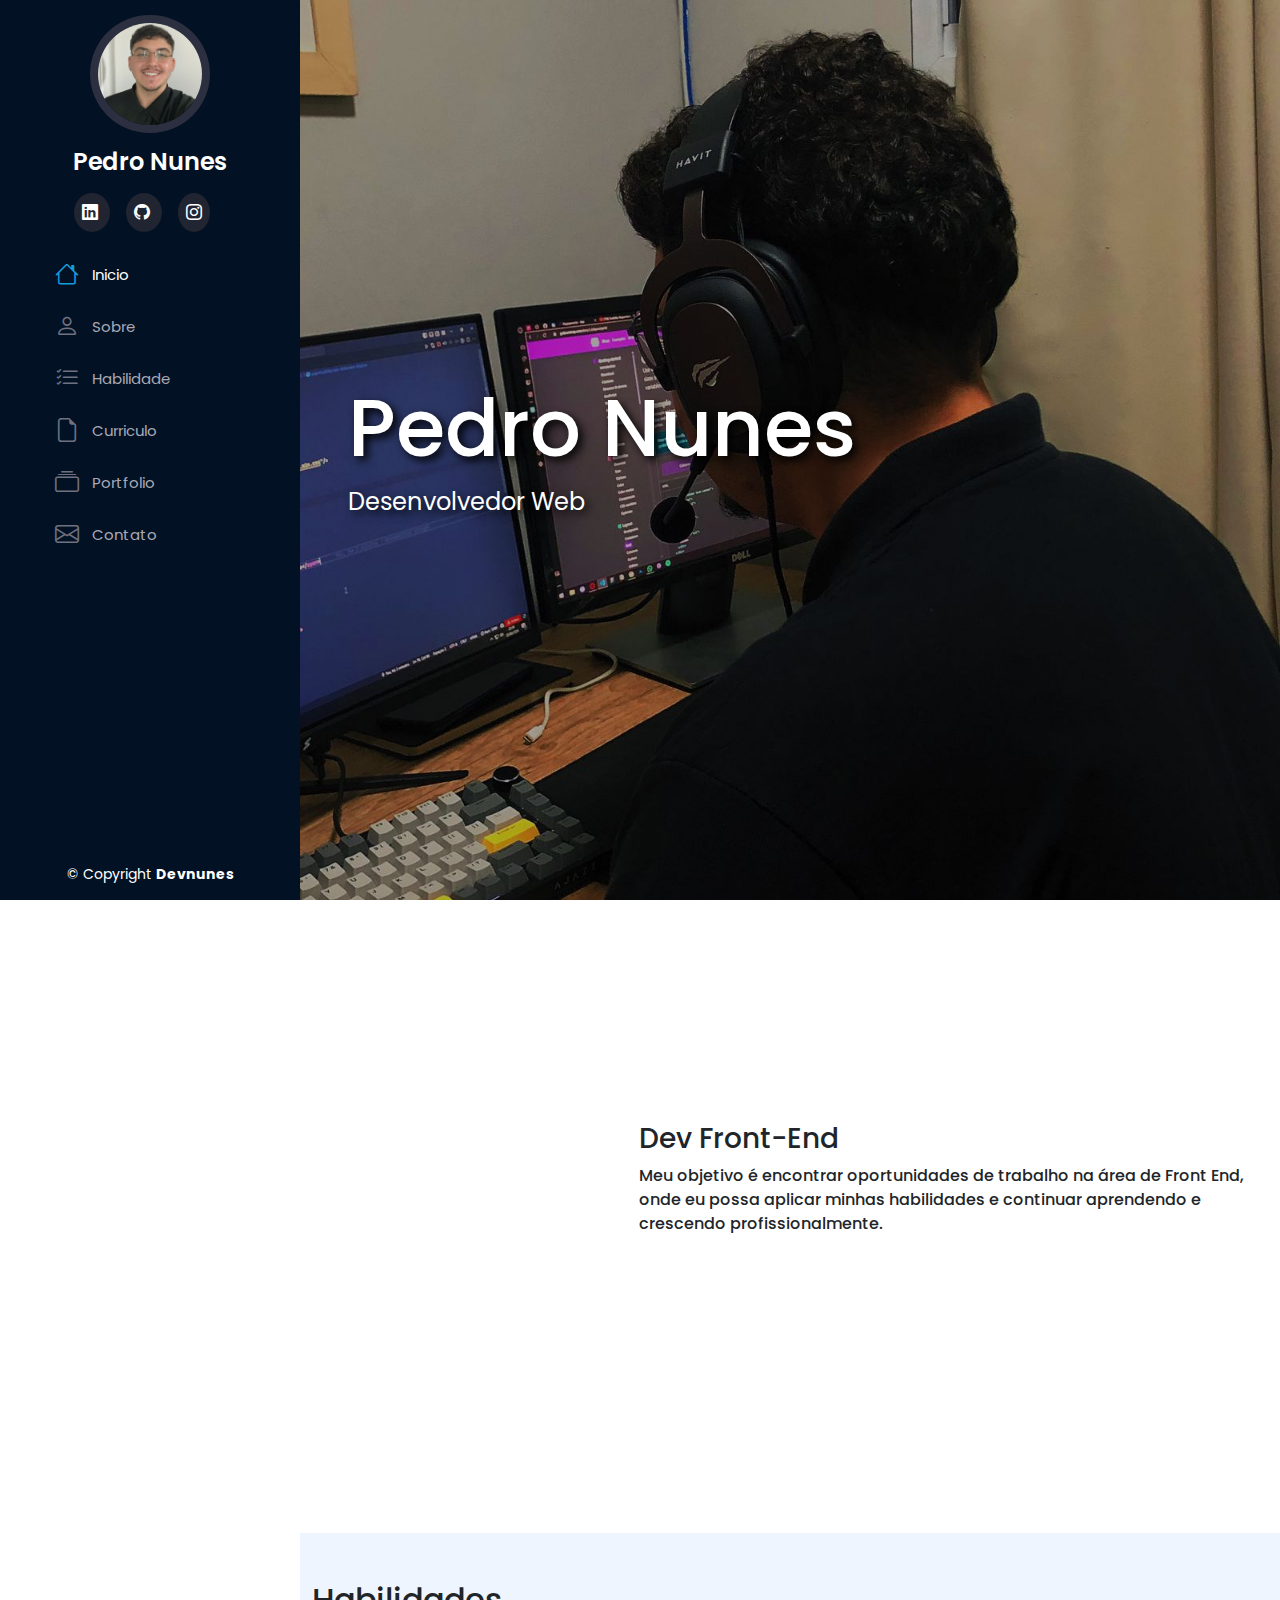
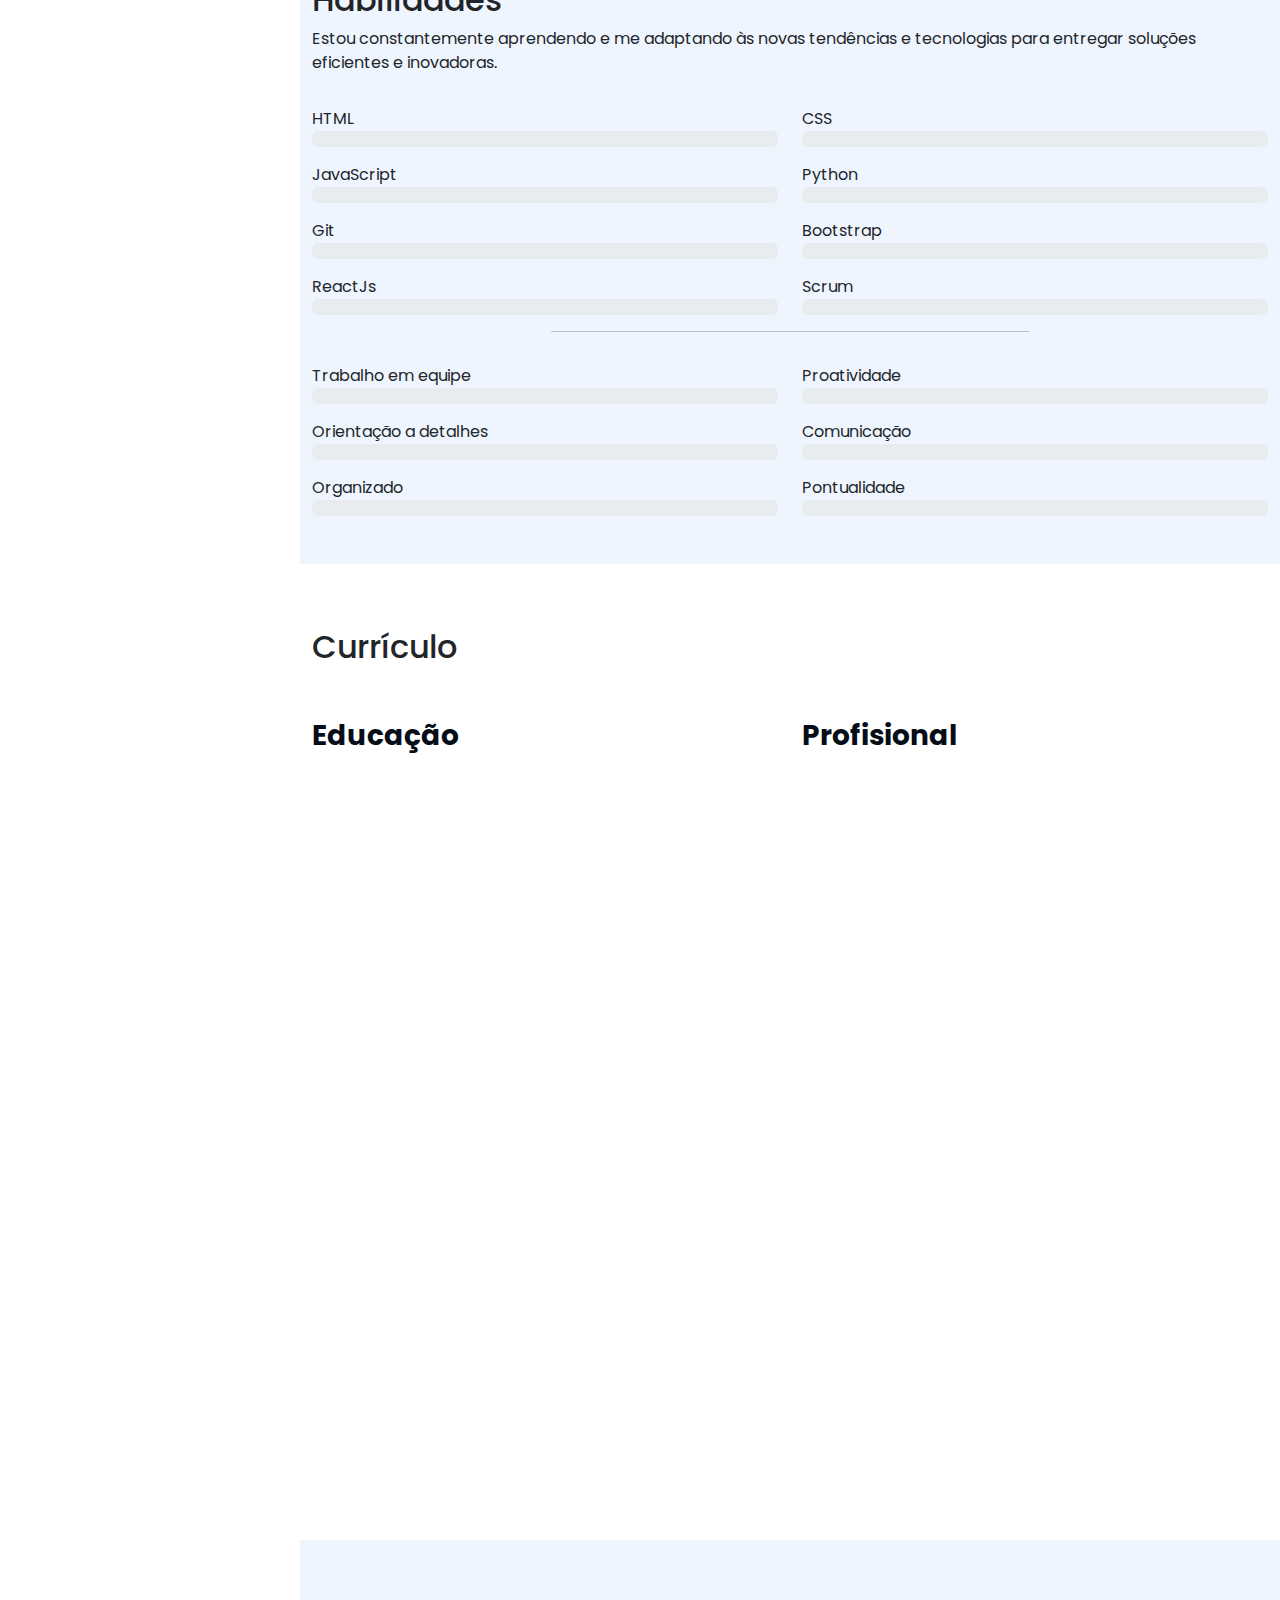
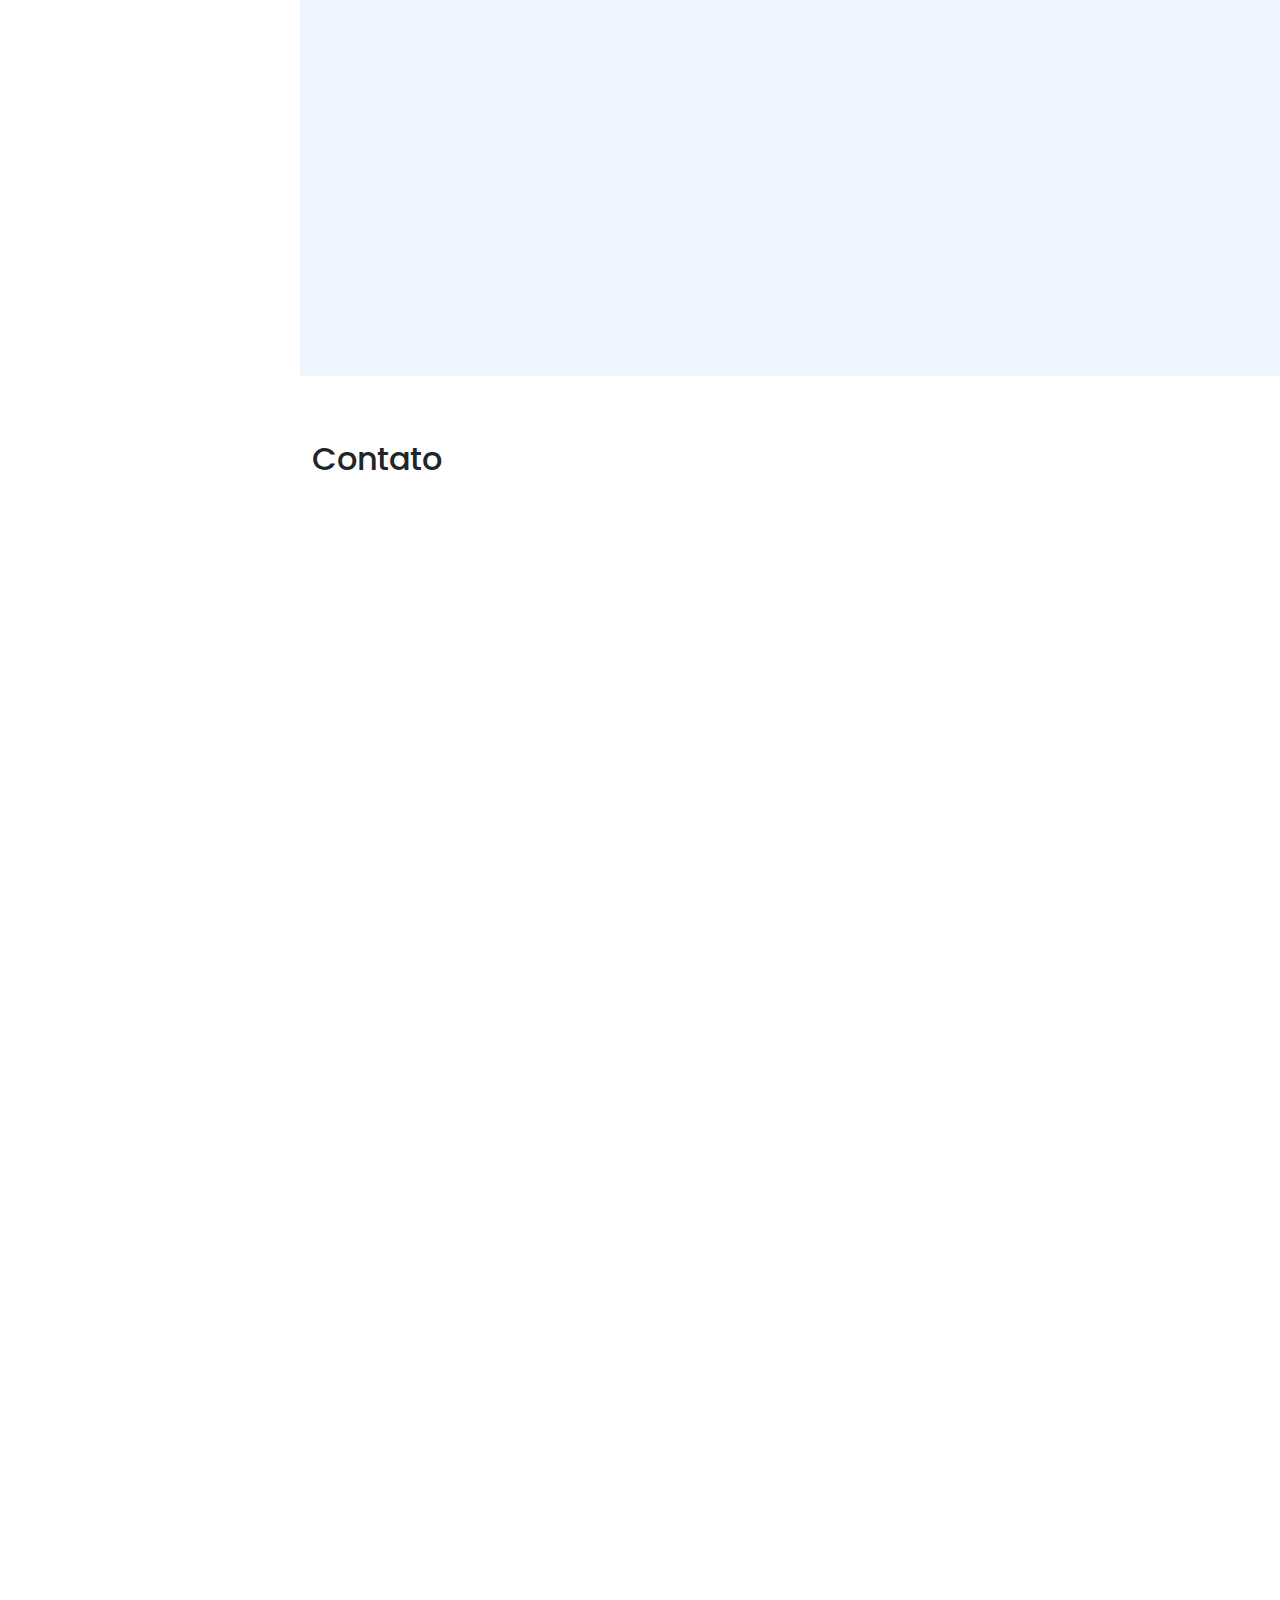
==== commit 7098116e: "footer e config deploy" ====
--- a/templates/index.html
+++ b/templates/index.html
@@ -74,7 +74,7 @@
     <main id="main">
       <section id="inicio" class="row m-0 p-0">
         <div
-          class="cow-md-5 d-flex justify-content-center flex-column p-3">
+          class="cow-md-5 d-flex justify-content-center flex-column p-5">
           <h2 class="text-white text-shadow">Pedro Nunes</h2>
           <span id="subtitle" class="text-white text-shadow">Desenvolvedor Web</span>
         </div>
@@ -100,7 +100,7 @@
 
 <div class="col-md-8 fw-medium">
   <h3>Dev Front-End</h3>
-  <p>lorem ipsun lorem ipsun lorem ipsun lorem ipsun lorem ipsun lorem ipsun lorem ipsun lorem ipsun lorem ipsun lorem ipsun</p>
+  <p>Meu objetivo é encontrar oportunidades de trabalho na área de Front End, onde eu possa aplicar minhas habilidades e continuar aprendendo e crescendo profissionalmente.</p>
 
   <div class="row mt-3 mb-3" data-anime="right">
     <div class="col-md-6">
@@ -163,22 +163,22 @@
 <div class="row">
   <div class="col-md-6">
     <p class="mt-3 mb-0">HTML</p>
-    <div class="progress" role="progressbar" aria-label="Example with label" aria-valuenow="35" aria-valuemin="0" aria-valuemax="100">
-      <div class="progress-bar" data-anime="left" style="width: 35%">35%</div>
+    <div class="progress" role="progressbar" aria-label="Example with label" aria-valuenow="60" aria-valuemin="0" aria-valuemax="100">
+      <div class="progress-bar" data-anime="left" style="width: 60%">60%</div>
     </div>
   </div>
 
   <div class="col-md-6">
     <p class="mt-3 mb-0">CSS</p>
-    <div class="progress" role="progressbar" aria-label="Example with label" aria-valuenow="35" aria-valuemin="0" aria-valuemax="100">
-      <div class="progress-bar" data-anime="left" style="width: 35%">35%</div>
+    <div class="progress" role="progressbar" aria-label="Example with label" aria-valuenow="60" aria-valuemin="0" aria-valuemax="100">
+      <div class="progress-bar" data-anime="left" style="width: 60%">60%</div>
     </div>
   </div>
 
   <div class="col-md-6">
     <p class="mt-3 mb-0">JavaScript</p>
-    <div class="progress" role="progressbar" aria-label="Example with label" aria-valuenow="35" aria-valuemin="0" aria-valuemax="100">
-      <div class="progress-bar" data-anime="left" style="width: 35%">35%</div>
+    <div class="progress" role="progressbar" aria-label="Example with label" aria-valuenow="40" aria-valuemin="0" aria-valuemax="100">
+      <div class="progress-bar" data-anime="left" style="width: 40%">40%</div>
     </div>
   </div>
 
@@ -191,30 +191,30 @@
 
   <div class="col-md-6">
     <p class="mt-3 mb-0">Git</p>
-    <div class="progress" role="progressbar" aria-label="Example with label" aria-valuenow="35" aria-valuemin="0" aria-valuemax="100">
-      <div class="progress-bar" data-anime="left" style="width: 35%">35%</div>
+    <div class="progress" role="progressbar" aria-label="Example with label" aria-valuenow="60" aria-valuemin="0" aria-valuemax="100">
+      <div class="progress-bar" data-anime="left" style="width: 60%">60%</div>
     </div>
   </div>
 
   <div class="col-md-6">
     <p class="mt-3 mb-0">Bootstrap</p>
-    <div class="progress" role="progressbar" aria-label="Example with label" aria-valuenow="35" aria-valuemin="0" aria-valuemax="100">
-      <div class="progress-bar" data-anime="left" style="width: 35%">35%</div>
+    <div class="progress" role="progressbar" aria-label="Example with label" aria-valuenow="60" aria-valuemin="0" aria-valuemax="100">
+      <div class="progress-bar" data-anime="left" style="width: 60%">60%</div>
     </div>
   </div>
 
   <div class="col-md-6">
     <p class="mt-3 mb-0">ReactJs</p>
-    <div class="progress" role="progressbar" aria-label="Example with label" aria-valuenow="35" aria-valuemin="0" aria-valuemax="100">
-      <div class="progress-bar" data-anime="left" style="width: 35%">35%</div>
+    <div class="progress" role="progressbar" aria-label="Example with label" aria-valuenow="15" aria-valuemin="0" aria-valuemax="100">
+      <div class="progress-bar" data-anime="left" style="width: 15%">15%</div>
     </div>
   </div>
 
 
   <div class="col-md-6">
     <p class="mt-3 mb-0">Scrum</p>
-    <div class="progress" role="progressbar" aria-label="Example with label" aria-valuenow="35" aria-valuemin="0" aria-valuemax="100">
-      <div class="progress-bar" data-anime="left" style="width: 35%">35%</div>
+    <div class="progress" role="progressbar" aria-label="Example with label" aria-valuenow="60" aria-valuemin="0" aria-valuemax="100">
+      <div class="progress-bar" data-anime="left" style="width: 60%">60%</div>
     </div>
   </div>
 
@@ -231,44 +231,44 @@
 
   <div class="col-md-6">
     <p class="mt-3 mb-0">Trabalho em equipe</p>
-    <div class="progress" role="progressbar" aria-label="Example with label" aria-valuenow="35" aria-valuemin="0" aria-valuemax="100">
-      <div class="progress-bar" data-anime="left" style="width: 35%">35%</div>
+    <div class="progress" role="progressbar" aria-label="Example with label" aria-valuenow="90" aria-valuemin="0" aria-valuemax="100">
+      <div class="progress-bar" data-anime="left" style="width: 90%">90%</div>
     </div>
   </div>
 
   <div class="col-md-6">
     <p class="mt-3 mb-0">Proatividade</p>
-    <div class="progress" role="progressbar" aria-label="Example with label" aria-valuenow="35" aria-valuemin="0" aria-valuemax="100">
-      <div class="progress-bar" data-anime="left" style="width: 35%">35%</div>
+    <div class="progress" role="progressbar" aria-label="Example with label" aria-valuenow="100" aria-valuemin="0" aria-valuemax="100">
+      <div class="progress-bar" data-anime="left" style="width: 100%">100%</div>
     </div>
   </div>
 
   <div class="col-md-6">
     <p class="mt-3 mb-0">Orientação a detalhes</p>
-    <div class="progress" role="progressbar" aria-label="Example with label" aria-valuenow="35" aria-valuemin="0" aria-valuemax="100">
-      <div class="progress-bar" data-anime="left" style="width: 35%">35%</div>
+    <div class="progress" role="progressbar" aria-label="Example with label" aria-valuenow="90" aria-valuemin="0" aria-valuemax="100">
+      <div class="progress-bar" data-anime="left" style="width: 90%">90%</div>
     </div>
   </div>
 
   <div class="col-md-6">
     <p class="mt-3 mb-0">Comunicação</p>
-    <div class="progress" role="progressbar" aria-label="Example with label" aria-valuenow="35" aria-valuemin="0" aria-valuemax="100">
-      <div class="progress-bar" data-anime="left" style="width: 35%">35%</div>
+    <div class="progress" role="progressbar" aria-label="Example with label" aria-valuenow="100" aria-valuemin="0" aria-valuemax="100">
+      <div class="progress-bar" data-anime="left" style="width: 100%">100%</div>
     </div>
   </div>
  
   <div class="col-md-6">
     <p class="mt-3 mb-0">Organizado</p>
-    <div class="progress" role="progressbar" aria-label="Example with label" aria-valuenow="35" aria-valuemin="0" aria-valuemax="100">
-      <div class="progress-bar" data-anime="left" style="width: 35%">35%</div>
+    <div class="progress" role="progressbar" aria-label="Example with label" aria-valuenow="90" aria-valuemin="0" aria-valuemax="100">
+      <div class="progress-bar" data-anime="left" style="width: 90%">90%</div>
     </div>
   </div>
 
   <div class="col-md-6">
 
     <p class="mt-3 mb-0">Pontualidade</p>
-    <div class="progress" role="progressbar" aria-label="Example with label" aria-valuenow="35" aria-valuemin="0" aria-valuemax="100">
-      <div class="progress-bar" data-anime="left" style="width: 35%">35%</div>
+    <div class="progress" role="progressbar" aria-label="Example with label" aria-valuenow="100" aria-valuemin="0" aria-valuemax="100">
+      <div class="progress-bar" data-anime="left" style="width: 100%">100%</div>
     </div>
   </div>
  
@@ -293,27 +293,27 @@
       <h3 class="cv-title">Educação</h3>
 
       <div class="cv-item" data-anime="up">
-        <h4> Lorem ipsun Lorem ipsun </h4>
-        <h5>Lorem ipsun</h5>
-        <p><em>Lorem ipsun Lorem ipsun</em></p>
-        <p>Lorem ipsun Lorem ipsun Lorem ipsun Lorem ipsun Lorem ipsun Lorem ipsun Lorem ipsun</p>
+        <h4> Ánalise e desenvolvimento de Sistemas </h4>
+        <h5>2024-2025</h5>
+        <p><em>FIAP</em></p>
+        <p>Curso Tecnólogo voltado em Ánalise de sistemas, banco de dados e desenvolvimento Web .</p>
       </div>
 
       <div class="cv-item" data-anime="up">
 
-  <h4> Lorem ipsun Lorem ipsun </h4>
-  <h5>Lorem ipsun</h5>
-  <p><em>Lorem ipsun Lorem ipsun</em></p>
-  <p>Lorem ipsun Lorem ipsun Lorem ipsun Lorem ipsun Lorem ipsun Lorem ipsun Lorem ipsun</p>
+  <h4> Curso de informática</h4>
+  <h5>2018-2020</h5>
+  <p><em>StartPro</em></p>
+  <p>Manutenção de Computadores ,técnicas de montagem, configuração e manutenção de hardware, diagnóstico e resolução de problemas técnicos, fundamentos da Informática, introdução aos conceitos básicos de hardware e software, sistemas operacionais, e arquitetura de computadores.</p>
 
       </div>
       
       <div class="cv-item" data-anime="up">
      
-  <h4> Lorem ipsun Lorem ipsun </h4>
-  <h5>Lorem ipsun</h5>
-  <p><em>Lorem ipsun Lorem ipsun</em></p>
-  <p>Lorem ipsun Lorem ipsun Lorem ipsun Lorem ipsun Lorem ipsun Lorem ipsun Lorem ipsun</p>
+  <h4> Curso de Inglês</h4>
+  <h5>2019-2020</h5>
+  <p><em>StartPro</em></p>
+  <p>Curso Intermediário de Inglês.</p>
 
     </div>
 
@@ -324,27 +324,32 @@
 <h3 class="cv-title">Profisional</h3>
 
  <div class="cv-item" data-anime="up">
-  <h4> Lorem ipsun Lorem ipsun </h4>
-  <h5>Lorem ipsun</h5>
-  <p><em>Lorem ipsun Lorem ipsun</em></p>
-  <p>Lorem ipsun Lorem ipsun Lorem ipsun Lorem ipsun Lorem ipsun Lorem ipsun Lorem ipsun</p>
+  <h4> FreeLancer</h4>
+  <h5>2024</h5>
+  <p><em>Logus Company</em></p>
+  <p>Empresa que sou sócio.</p>
  </div>
 
 <div class="cv-item" data-anime="up">
 
-  <h4> Lorem ipsun Lorem ipsun </h4>
-  <h5>Lorem ipsun</h5>
-  <p><em>Lorem ipsun Lorem ipsun</em></p>
-  <p>Lorem ipsun Lorem ipsun Lorem ipsun Lorem ipsun Lorem ipsun Lorem ipsun Lorem ipsun</p>
+  <h4> ZN DISTRIBUIDORA </h4>
+  <h5>Cargo atual</h5>
+  <p><em>Classe A</em></p>
+  <p>Gestão de estoque e reposição de mercadorias.
+    Análise de custos e realização de compras de produtos de segurança eletrônica.
+    Utilização de sistemas de gerenciamento de estoque.
+    </p>
 
 </div>
 
 <div class="cv-item" data-anime="up">
  
-  <h4> Lorem ipsun Lorem ipsun </h4>
-  <h5>Lorem ipsun</h5>
-  <p><em>Lorem ipsun Lorem ipsun</em></p>
-  <p>Lorem ipsun Lorem ipsun Lorem ipsun Lorem ipsun Lorem ipsun Lorem ipsun Lorem ipsun</p>
+  <h4> HIROTA FOOD</h4>
+  <h5>2023-2024</h5>
+  <p><em>Super Mercados Hirota</em></p>
+  <p>Atendimento ao cliente e suporte ao funcionamento da loja.
+    Desenvolvimento de habilidades de comunicação e trabalho em equipe.
+    </p>
 
 </div>
 
@@ -371,7 +376,7 @@
                 <img src="../static/img/home-logus.png" class="card-img-top" alt="Site Logus">
                 <div class="card-body">
                   <h5 class="card-title">Logus Company</h5>
-                  <p class="card-text">This is a longer card with supporting text below as a natural lead-in to additional content. This content is a little bit longer.</p>
+                  <p class="card-text"></p>
                   <div class="d-flex justify-content-center">
                     <a href="https://loguscompany.com.br/" target="_blank" class="btn btn-outline-primary"><i class="bi bi-link-45deg"></i></a>
                   </div>
@@ -380,10 +385,10 @@
             </div>
             <div class="col">
               <div class="card">
-                <img src="../static/img/home-logus.png" class="card-img-top" alt="Site Logus">
+                <img src="../static/img/home-logus.png" class="card-img-top" alt="">
                 <div class="card-body">
-                  <h5 class="card-title">Logus Company</h5>
-                  <p class="card-text">This is a longer card with supporting text below as a natural lead-in to additional content. This content is a little bit longer.</p>
+                  <h5 class="card-title">Em breve</h5>
+                  <p class="card-text"></p>
                   <div class="d-flex justify-content-center">
                     <a href="https://loguscompany.com.br/" target="_blank" class="btn btn-outline-primary"><i class="bi bi-link-45deg"></i></a>
                   </div>
@@ -392,10 +397,10 @@
             </div>
             <div class="col">
               <div class="card">
-                <img src="../static/img/home-logus.png" class="card-img-top" alt="Site Logus">
+                <img src="../static/img/home-logus.png" class="card-img-top" alt="">
                 <div class="card-body">
-                  <h5 class="card-title">Logus Company</h5>
-                  <p class="card-text">This is a longer card with supporting text below as a natural lead-in to additional content. This content is a little bit longer.</p>
+                  <h5 class="card-title">Em breve</h5>
+                  <p class="card-text"></p>
                   <div class="d-flex justify-content-center">
                     <a href="https://loguscompany.com.br/" target="_blank" class="btn btn-outline-primary"><i class="bi bi-link-45deg"></i></a>
                   </div>
@@ -411,10 +416,10 @@
           <div class="row row-cols-1 row-cols-md-3 g-4">
             <div class="col">
               <div class="card">
-                <img src="../static/img/home-logus.png" class="card-img-top" alt="Site Logus">
+                <img src="../static/img/home-logus.png" class="card-img-top" alt="">
                 <div class="card-body">
-                  <h5 class="card-title">Logus Company</h5>
-                  <p class="card-text">This is a longer card with supporting text below as a natural lead-in to additional content. This content is a little bit longer.</p>
+                  <h5 class="card-title">Em breve</h5>
+                  <p class="card-text"></p>
                   <div class="d-flex justify-content-center">
                     <a href="https://loguscompany.com.br/" target="_blank" class="btn btn-outline-primary"><i class="bi bi-link-45deg"></i></a>
                   </div>
@@ -423,10 +428,10 @@
             </div>
             <div class="col">
               <div class="card">
-                <img src="../static/img/home-logus.png" class="card-img-top" alt="Site Logus">
+                <img src="../static/img/home-logus.png" class="card-img-top" alt="">
                 <div class="card-body">
-                  <h5 class="card-title">Logus Company</h5>
-                  <p class="card-text">This is a longer card with supporting text below as a natural lead-in to additional content. This content is a little bit longer.</p>
+                  <h5 class="card-title">Em breve</h5>
+                  <p class="card-text"></p>
                   <div class="d-flex justify-content-center">
                     <a href="https://loguscompany.com.br/" target="_blank" class="btn btn-outline-primary"><i class="bi bi-link-45deg"></i></a>
                   </div>
@@ -435,10 +440,10 @@
             </div>
             <div class="col">
               <div class="card">
-                <img src="../static/img/home-logus.png" class="card-img-top" alt="Site Logus">
+                <img src="../static/img/home-logus.png" class="card-img-top" alt="">
                 <div class="card-body">
-                  <h5 class="card-title">Logus Company</h5>
-                  <p class="card-text">This is a longer card with supporting text below as a natural lead-in to additional content. This content is a little bit longer.</p>
+                  <h5 class="card-title">Em breve</h5>
+                  <p class="card-text"></p>
                   <div class="d-flex justify-content-center">
                     <a href="https://loguscompany.com.br/" target="_blank" class="btn btn-outline-primary"><i class="bi bi-link-45deg"></i></a>
                   </div>
@@ -490,25 +495,34 @@
       <div class="col-md-7 mt-5 mt-md-0">
  <div class="card p-5 h-100 shadow border-0" data-anime="left">
 
-  <form class="row g-3">
+  <form class="row g-3" action="/send" method="POST">
     <div class="col-md-6">
       <label for="nome" class="form-label">Nome:</label>
-      <input type="text" class="form-control" id="nome" name="nome" placeholder="Digite seu nome">
+      <input type="text" class="form-control" id="nome" name="nome" placeholder="Digite seu nome" required>
     </div>
     <div class="col-md-6">
       <label for="email" class="form-label">Email:</label>
-      <input type="email" class="form-control" id="email" placeholder="Digite seu email">
+      <input type="email" class="form-control" id="email" name="email" placeholder="Digite seu email" required>
     </div>
     
     <div class="col-12">
-      <label for="Mensagem" class="form-label">Mensagem:</label>
-      <textarea type="text" class="form-control" id="Mensagem" placeholder="Digite sua mensagem" rows="10"></textarea>
+      <label for="mensagem" class="form-label">Mensagem:</label>
+      <textarea type="text" class="form-control" id="mensagem" name="mensagem" placeholder="Digite sua mensagem" rows="10" required></textarea>
     </div>
     
 
     <div class="col-12 d-flex justify-content-center mt-4">
-      <button type="submit" class="btn btn-outline-primary">Enviar mensagem</button>
-    </div>
+      <button id="btn-enviar" type="submit" class="btn btn-outline-primary">Enviar mensagem
+      </button>
+      
+      <button id="btn-enviar-loader" class="btn btn-primary" type="button" disabled>
+        <span class="spinner-border spinner-border-sm" aria-hidden="true"></span>
+        <span role="status">Enviando...</span>
+      </button>
+
+    </div>
+
+    
   </form>
 
  </div>
@@ -519,7 +533,17 @@
 
 </section>
 
+
     </main>
+
+
+    <footer id="footer">
+      <div class="container">
+        <div class="text-center">
+          &copy; Copyright <strong>Devnunes</strong>
+        </div>
+      </div>
+    </footer>
 
     <script src="../static/bootstrap/js/bootstrap.bundle.min.js"></script>
     <script src="../static/script.js"></script>
--- a/static/style.css
+++ b/static/style.css
@@ -272,3 +272,28 @@
     transform: translate3d(0, 100%, 0);
   }
 }
+
+#btn-enviar-loader {
+  display: none;
+}
+
+#footer {
+  padding: 15px;
+  color: #fff;
+  font-size: 14px;
+  position: fixed;
+  left: 0;
+  bottom: 0;
+  width: 300px;
+  z-index: 9999;
+  background-color: #021124;
+  transition: 0.3s;
+}
+
+@media (max-width: 1012px) {
+  #footer {
+    position: static;
+    width: auto;
+    padding: 20px 15px;
+  }
+}
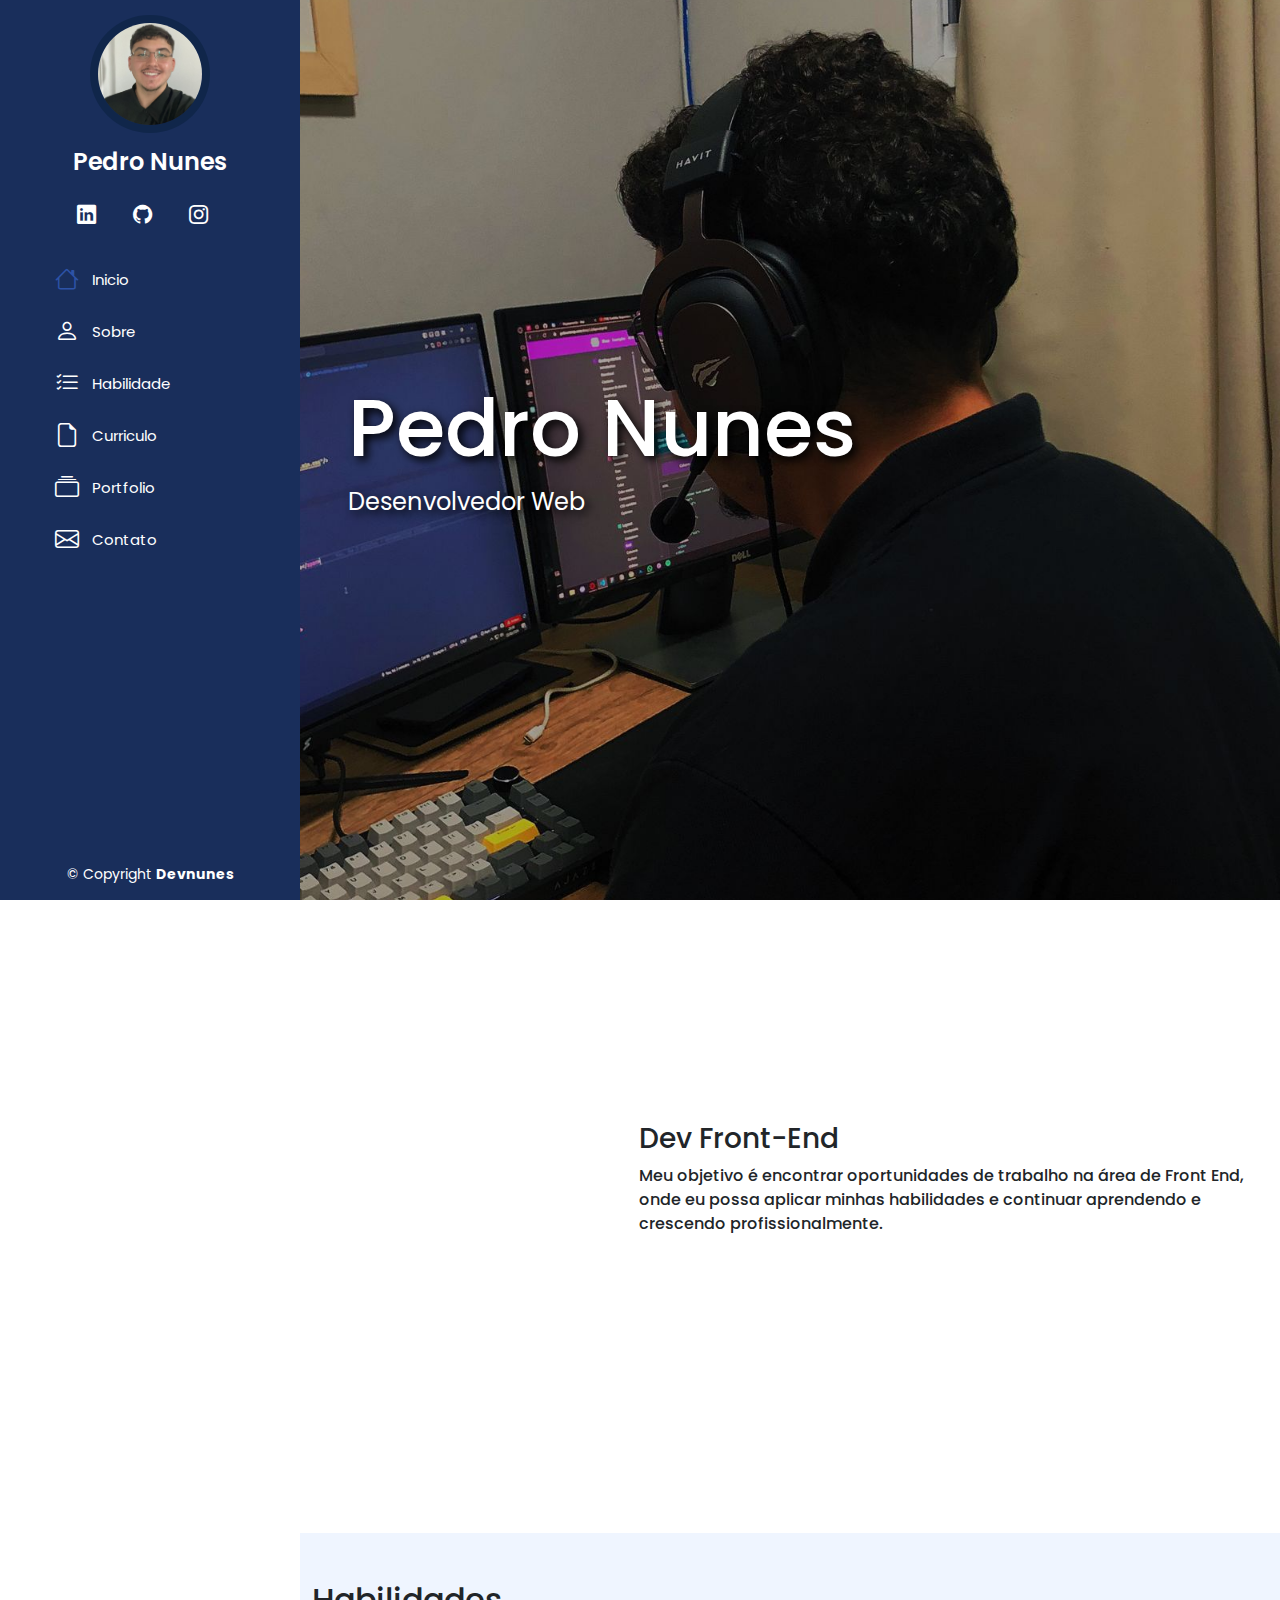
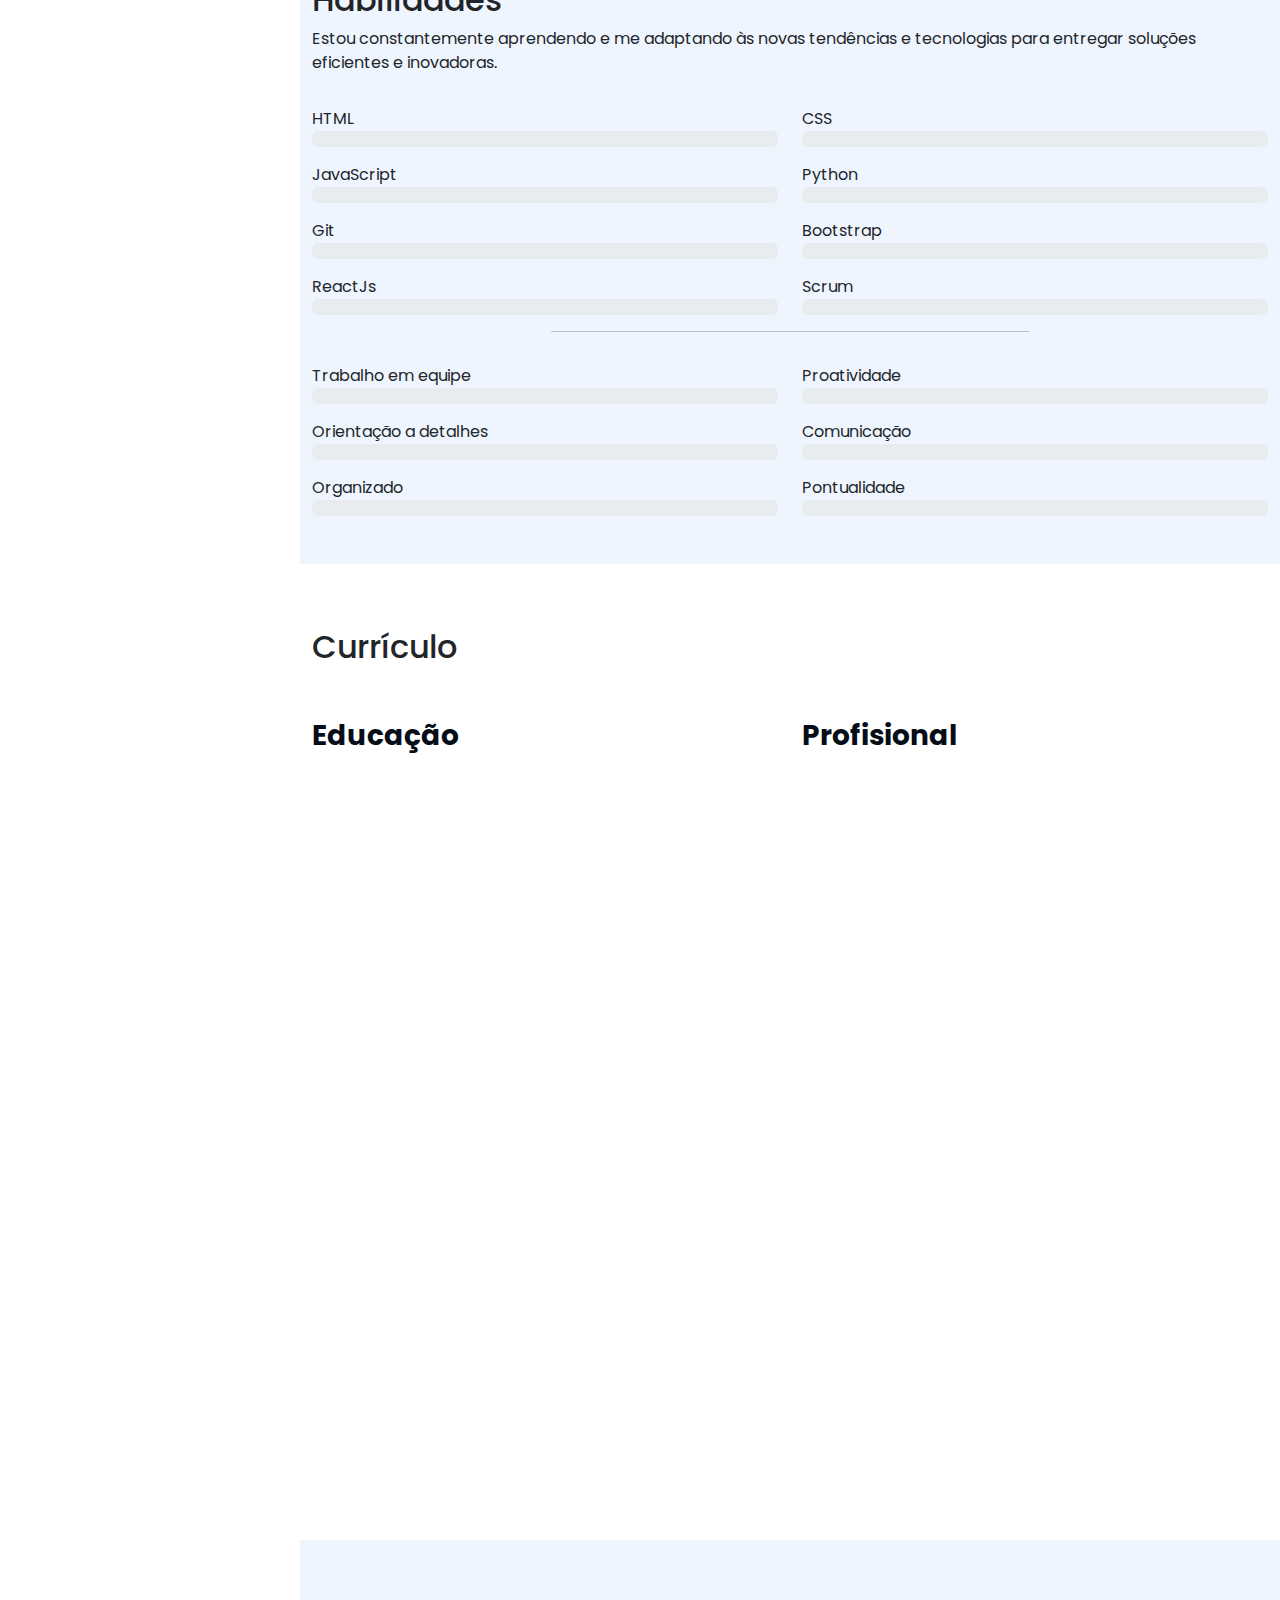
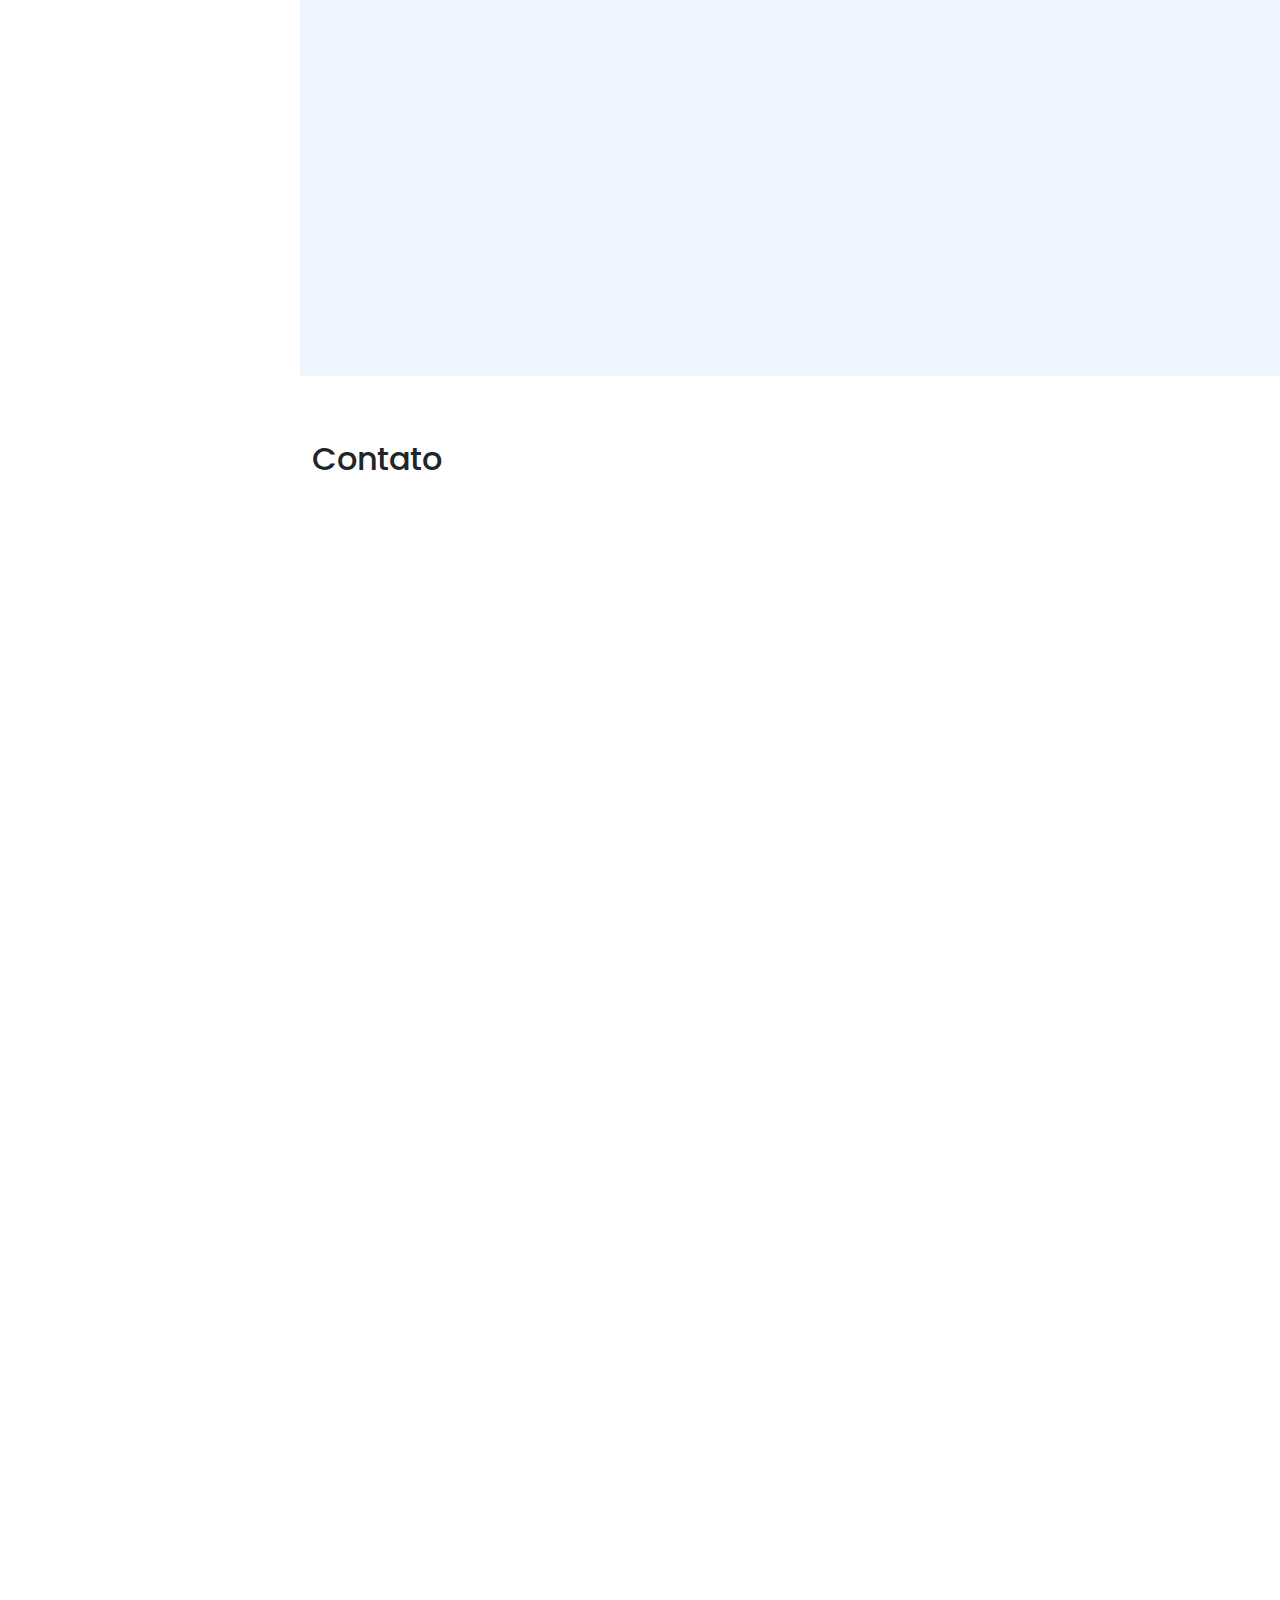
==== commit 946a228e: "finalizando os pequenos detalhes" ====
--- a/templates/index.html
+++ b/templates/index.html
@@ -163,43 +163,43 @@
 <div class="row">
   <div class="col-md-6">
     <p class="mt-3 mb-0">HTML</p>
-    <div class="progress" role="progressbar" aria-label="Example with label" aria-valuenow="60" aria-valuemin="0" aria-valuemax="100">
-      <div class="progress-bar" data-anime="left" style="width: 60%">60%</div>
-    </div>
-  </div>
-
-  <div class="col-md-6">
-    <p class="mt-3 mb-0">CSS</p>
-    <div class="progress" role="progressbar" aria-label="Example with label" aria-valuenow="60" aria-valuemin="0" aria-valuemax="100">
-      <div class="progress-bar" data-anime="left" style="width: 60%">60%</div>
-    </div>
-  </div>
-
-  <div class="col-md-6">
-    <p class="mt-3 mb-0">JavaScript</p>
     <div class="progress" role="progressbar" aria-label="Example with label" aria-valuenow="40" aria-valuemin="0" aria-valuemax="100">
       <div class="progress-bar" data-anime="left" style="width: 40%">40%</div>
     </div>
   </div>
 
   <div class="col-md-6">
+    <p class="mt-3 mb-0">CSS</p>
+    <div class="progress" role="progressbar" aria-label="Example with label" aria-valuenow="40" aria-valuemin="0" aria-valuemax="100">
+      <div class="progress-bar" data-anime="left" style="width: 40%">40%</div>
+    </div>
+  </div>
+
+  <div class="col-md-6">
+    <p class="mt-3 mb-0">JavaScript</p>
+    <div class="progress" role="progressbar" aria-label="Example with label" aria-valuenow="20" aria-valuemin="0" aria-valuemax="100">
+      <div class="progress-bar" data-anime="left" style="width: 20%">20%</div>
+    </div>
+  </div>
+
+  <div class="col-md-6">
     <p class="mt-3 mb-0">Python</p>
-    <div class="progress" role="progressbar" aria-label="Example with label" aria-valuenow="35" aria-valuemin="0" aria-valuemax="100">
-      <div class="progress-bar" data-anime="left" style="width: 35%">35%</div>
+    <div class="progress" role="progressbar" aria-label="Example with label" aria-valuenow="10" aria-valuemin="0" aria-valuemax="100">
+      <div class="progress-bar" data-anime="left" style="width: 10%">10%</div>
     </div>
   </div>
 
   <div class="col-md-6">
     <p class="mt-3 mb-0">Git</p>
-    <div class="progress" role="progressbar" aria-label="Example with label" aria-valuenow="60" aria-valuemin="0" aria-valuemax="100">
-      <div class="progress-bar" data-anime="left" style="width: 60%">60%</div>
+    <div class="progress" role="progressbar" aria-label="Example with label" aria-valuenow="40" aria-valuemin="0" aria-valuemax="100">
+      <div class="progress-bar" data-anime="left" style="width: 40%">40%</div>
     </div>
   </div>
 
   <div class="col-md-6">
     <p class="mt-3 mb-0">Bootstrap</p>
-    <div class="progress" role="progressbar" aria-label="Example with label" aria-valuenow="60" aria-valuemin="0" aria-valuemax="100">
-      <div class="progress-bar" data-anime="left" style="width: 60%">60%</div>
+    <div class="progress" role="progressbar" aria-label="Example with label" aria-valuenow="40" aria-valuemin="0" aria-valuemax="100">
+      <div class="progress-bar" data-anime="left" style="width: 40%">40%</div>
     </div>
   </div>
 
@@ -213,8 +213,8 @@
 
   <div class="col-md-6">
     <p class="mt-3 mb-0">Scrum</p>
-    <div class="progress" role="progressbar" aria-label="Example with label" aria-valuenow="60" aria-valuemin="0" aria-valuemax="100">
-      <div class="progress-bar" data-anime="left" style="width: 60%">60%</div>
+    <div class="progress" role="progressbar" aria-label="Example with label" aria-valuenow="40" aria-valuemin="0" aria-valuemax="100">
+      <div class="progress-bar" data-anime="left" style="width: 40%">40%</div>
     </div>
   </div>
 
@@ -378,6 +378,7 @@
                   <h5 class="card-title">Logus Company</h5>
                   <p class="card-text"></p>
                   <div class="d-flex justify-content-center">
+                    <a href="https://github.com/LogusCompany/Site_LOGUS" target="_blank" class="btn btn-outline-primary me-3"><i class="bi bi-github"></i></a>
                     <a href="https://loguscompany.com.br/" target="_blank" class="btn btn-outline-primary"><i class="bi bi-link-45deg"></i></a>
                   </div>
                 </div>
@@ -385,24 +386,25 @@
             </div>
             <div class="col">
               <div class="card">
-                <img src="../static/img/home-logus.png" class="card-img-top" alt="">
+                <img src="../static/img/foto-logus.png" class="card-img-top" alt="">
                 <div class="card-body">
-                  <h5 class="card-title">Em breve</h5>
+                  <h5 class="card-title">Logus condominium</h5>
                   <p class="card-text"></p>
                   <div class="d-flex justify-content-center">
-                    <a href="https://loguscompany.com.br/" target="_blank" class="btn btn-outline-primary"><i class="bi bi-link-45deg"></i></a>
+                    <a href="" target="_blank" class="btn btn-outline-primary"><i class="bi bi-link-45deg"></i></a>
                   </div>
                 </div>
               </div>
             </div>
             <div class="col">
               <div class="card">
-                <img src="../static/img/home-logus.png" class="card-img-top" alt="">
+                <img src="../static/img/foto-portfolio.png" class="card-img-top" alt="">
                 <div class="card-body">
-                  <h5 class="card-title">Em breve</h5>
+                  <h5 class="card-title">Meu Portfólio</h5>
                   <p class="card-text"></p>
                   <div class="d-flex justify-content-center">
-                    <a href="https://loguscompany.com.br/" target="_blank" class="btn btn-outline-primary"><i class="bi bi-link-45deg"></i></a>
+                    <a href="https://github.com/devnunes7/Portfolio" target="_blank" class="btn btn-outline-primary me-3"><i class="bi bi-github"></i></a>
+                    <a href="" target="_blank" class="btn btn-outline-primary"><i class="bi bi-link-45deg"></i></a>
                   </div>
                 </div>
               </div>
@@ -482,7 +484,7 @@
 
 <div class="email">
   <h4><i class="bi bi-envelope"></i> Email:</h4>
-  <p>dev.penunes@gmail.com</p>
+  <p>contato.devnunes@gmail.com</p>
 </div>
 
 <iframe src="https://www.google.com/maps/embed?pb=!1m18!1m12!1m3!1d10343.096327336583!2d-46.58389986630363!3d-23.57430503173654!2m3!1f0!2f0!3f0!3m2!1i1024!2i768!4f13.1!3m3!1m2!1s0x94ce5944544318af%3A0x69468e8f7a2f29d6!2sMooca%2C%20S%C3%A3o%20Paulo%20-%20SP!5e0!3m2!1spt-BR!2sbr!4v1719460886450!5m2!1spt-BR!2sbr" width="400" height="300" style="border:0;" allowfullscreen="" loading="lazy" referrerpolicy="no-referrer-when-downgrade" class="w-100"></iframe>
--- a/static/style.css
+++ b/static/style.css
@@ -12,7 +12,7 @@
   top: 0;
   left: 0;
   bottom: 0;
-  background: #021124;
+  background: #192e5b;
   overflow-y: auto;
   width: 300px;
   transition: all ease-in-out 0.5s;
@@ -24,7 +24,7 @@
   margin: 15px auto;
   display: block;
   width: 120px;
-  border: 8px solid #2c2f3f;
+  border: 8px solid #00192e5b;
   border-radius: 50%;
 }
 
@@ -38,18 +38,12 @@
 }
 
 #header .profile .social-links a {
-  font-size: 1rem;
-  background: #212431;
+  font-size: 1.2rem;
   padding: 0.5rem;
   margin-right: 1rem;
-  border-radius: 50%;
-  transition: 0.3s;
+  transition: transform 0.3s;
   text-decoration: none;
   color: #fff;
-}
-
-#header .profile .social-links a:hover {
-  background: #149ddd;
 }
 
 .nav-menu {
@@ -60,7 +54,7 @@
 .nav-menu a:focus {
   display: flex;
   align-items: center;
-  color: #a8a9b4;
+  color: #fff;
   transition: 0.3s;
   font-size: 15px;
 }
@@ -69,7 +63,7 @@
 .nav-menu a:focus i {
   font-size: 24px;
   padding-right: 0.8rem;
-  color: #6f7180;
+  color: #fff;
 }
 
 .nav-menu a:hover,
@@ -84,7 +78,7 @@
 .nav-menu .active i,
 .nav-menu .active:focus i,
 .nav-menu li:hover > a i {
-  color: #149ddd;
+  color: #2d53a7;
 }
 
 #main {
@@ -118,7 +112,7 @@
 i.menu-mobile {
   position: fixed;
   color: #ffffff;
-  background-color: #021124;
+  background-color: #192e5b;
   right: 1rem;
   top: 1rem;
   font-size: 1.5rem;
@@ -170,7 +164,7 @@
 }
 
 *::-webkit-scrollbar-thumb {
-  background-color: #252c90;
+  background-color: #192e5b;
   border-radius: 5%;
 }
 
@@ -216,7 +210,7 @@
   left: -9px;
   width: 16px;
   height: 16px;
-  border: 2px solid #1f5297;
+  border: 2px solid #192e5b;
   background: white;
   border-radius: 50%;
 }
@@ -286,7 +280,7 @@
   bottom: 0;
   width: 300px;
   z-index: 9999;
-  background-color: #021124;
+  background-color: #192e5b;
   transition: 0.3s;
 }
 
